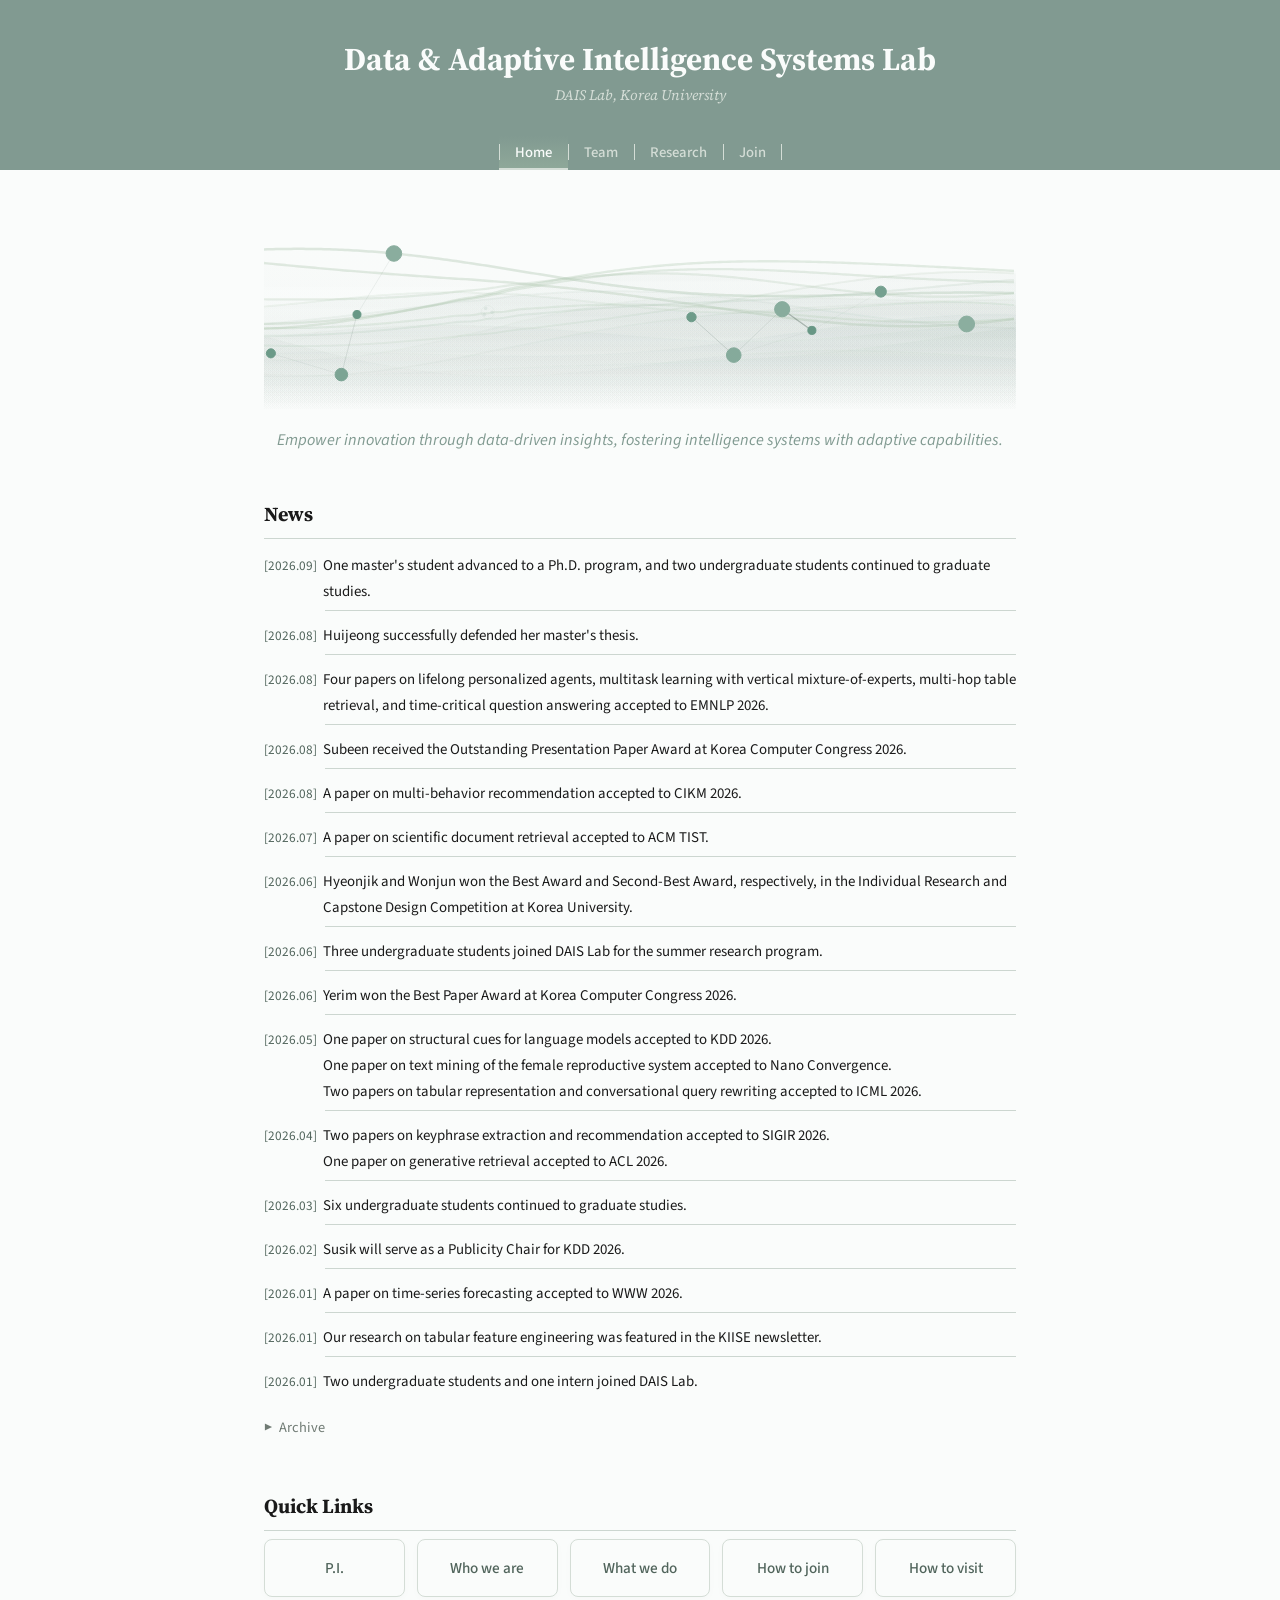
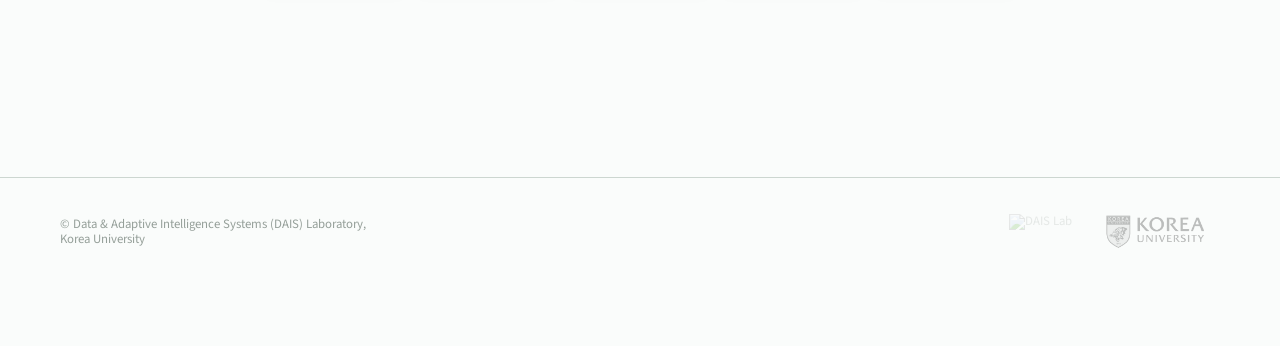
==== index.html @ 298bb16f "Update research, publications, news, and team" ====
<!doctype html>
<html lang="en">

<head>
  <meta charset="utf-8" />
  <meta name="viewport" content="width=device-width, initial-scale=1" />
  <link rel="icon" href="/images/svg/rounded_square_logo.svg" type="image/svg+xml">
  <title>DAIS Lab — Korea University</title>
  <meta name="description" content="Data &amp; Adaptive Intelligence Systems Laboratory, Korea University" />
  <link rel="stylesheet" href="/styles.css">
  <!-- Google tag (gtag.js) -->
  <script async src="https://www.googletagmanager.com/gtag/js?id=G-4RPQRSZPRB"></script>
  <script>
    window.dataLayer = window.dataLayer || [];
    function gtag() { dataLayer.push(arguments); }
    gtag('js', new Date());

    gtag('config', 'G-4RPQRSZPRB');
  </script>
</head>

<body>

  <main>
    <!-- <header class="site-header">
      <h1>Data &amp; Adaptive Intelligence Systems Lab</h1>
      <p class="subtitle">DAIS Lab, Korea University </p>

      <nav>
        <a href="/" class="active">Home</a>
        <a href="/team/">Team</a>
        <a href="/research/">Research</a>
        <a href="/join/">Join</a>
      </nav>
    </header> -->

    <header class="site-header">
      <h1>Data &amp; Adaptive Intelligence Systems Lab</h1>
      <p class="subtitle">DAIS Lab, Korea University </p>

      <nav>
        <a href="/" class="active">Home</a>
        <a href="/team/">Team</a>
        <a href="/research/">Research</a>
        <a href="/join/">Join</a>
      </nav>
    </header>

    <div class="wave-hero">
      <canvas id="waveCanvas"></canvas>
    </div>
    <script>
      (function () {
        var canvas = document.getElementById('waveCanvas');
        var ctx = canvas.getContext('2d');

        function cssVar(name) {
          return getComputedStyle(document.documentElement).getPropertyValue(name).trim();
        }

        function hexToRgb(hex) {
          hex = hex.replace('#', '');
          if (hex.length === 3) {
            hex = hex.split('').map(function (c) { return c + c; }).join('');
          }
          var n = parseInt(hex, 16);
          return [(n >> 16) & 255, (n >> 8) & 255, n & 255];
        }

        function loadWaveColors() {
          return {
            accent: hexToRgb(cssVar('--accent')),
            accentLight: hexToRgb(cssVar('--accent-light')),
            accentVivid: hexToRgb(cssVar('--accent-vivid')),
            mutedLight: hexToRgb(cssVar('--muted-light')),
            accentPale: hexToRgb(cssVar('--accent-pale')),
            accentDark: hexToRgb(cssVar('--accent-dark')),
            highlight: hexToRgb(cssVar('--highlight')),
            highlightDark: hexToRgb(cssVar('--highlight-dark'))
          };
        }

        function rgba(rgb, alpha) {
          return 'rgba(' + rgb[0] + ',' + rgb[1] + ',' + rgb[2] + ',' + alpha + ')';
        }

        function mixRgb(a, b, t) {
          return [
            Math.round(a[0] + (b[0] - a[0]) * t),
            Math.round(a[1] + (b[1] - a[1]) * t),
            Math.round(a[2] + (b[2] - a[2]) * t)
          ];
        }

        function nodeColor(colorMix) {
          return mixRgb(waveColors.accentPale, waveColors.accentVivid, colorMix);
        }

        function nodeColorHighlight(colorMix) {
          return mixRgb(waveColors.accentPale, waveColors.accentVivid, colorMix);
        }

        function sizeToColorMix(size) {
          var minSize = 3;
          var maxSize = 16;
          var t = (size - minSize) / (maxSize - minSize);
          t = Math.max(0, Math.min(1, t));
          return 1 - t;
        }

        var waveColors = loadWaveColors();
        var NUM = 16;
        var lines = [];
        var particles = [];
        var ripples = [];
        var nextParticleId = 0;

        function resize() {
          canvas.width = canvas.parentElement.clientWidth;
          canvas.height = 200;
          init();
        }

        // Get wave Y at a given x for a given line
        function waveY(l, x, time) {
          return l.y
            + Math.sin(x * l.freq1 + time * l.speed1 + l.phase1) * l.amp1
            + Math.sin(x * l.freq2 + time * l.speed2 + l.phase2) * l.amp2
            + Math.sin(x * l.freq3 + time * l.speed3 + l.phase3) * l.amp3;
        }

        function init() {
          lines = [];
          for (var i = 0; i < NUM; i++) {
            var tt = i / (NUM - 1);
            lines.push({
              y: 70 + tt * 70,
              amp1: 12 + Math.random() * 18,
              amp2: 8 + Math.random() * 12,
              amp3: 4 + Math.random() * 6,
              freq1: 0.003 + Math.random() * 0.001,
              freq2: 0.005 + Math.random() * 0.002,
              freq3: 0.009 + Math.random() * 0.003,
              speed1: 0.25 + Math.random() * 0.2,
              speed2: 0.1 + Math.random() * 0.15,
              speed3: 0.05 + Math.random() * 0.1,
              phase1: Math.random() * Math.PI * 2,
              phase2: Math.random() * Math.PI * 2,
              phase3: Math.random() * Math.PI * 2,
              thick: 2.5 - tt * 1.1,
              alpha: 0.35 - tt * 0.4
            });
          }
          // Create particles on random lines
          particles = [];
          var shapes = ['circle', 'rect', 'triangle'];
          for (var p = 0; p < 10; p++) {
            spawnParticle();
          }
        }

        function randomNodeSize() {
          var r = Math.random();
          if (r < 0.2) {
            return 11 + Math.random() * 1;       
          }
          if (r < 0.3) {
            return 8 + Math.random() * 3;       
          }
          if (r < 0.6) {
            return 4 + Math.random() * 1;    
          }
          if (r < 0.7) {
            return 5 + Math.random() * 2;    
          }
          return 7 + Math.random() * 1;          
        }

        function spawnParticle(startX) {
          var li = Math.floor(Math.random() * NUM);
          var size = randomNodeSize();
          particles.push({
            id: nextParticleId++,
            lineIdx: li,
            x: startX != null ? startX : Math.random() * canvas.width,
            speed: 0.15 + Math.random() * 0.3,
            shape: 'circle',
            size: size,
            colorMix: sizeToColorMix(size),
            bobPhase: Math.random() * Math.PI * 2,
            bobAmp: 0, // no bobbing, stay on line
            dying: false,
            deathTime: 0,
            deathX: 0, deathY: 0
          });
        }

        var t = 0;
        var mouseX = -1, mouseY = -1, mouseIn = false;
        var bursts = [];
        var activeConnections = {};

        function actualBurst(p) {
          if (p.dying) return;
          p.dying = true;
          var py = waveY(lines[p.lineIdx], p.x, t);
          py += rippleDisplace(p.x, py);
          p.deathTime = t;
          p.deathX = p.x;
          p.deathY = py;

          ripples.push({ x: p.x, y: py, radius: 0, maxRadius: 180, alpha: 0.35, speed: 1.0 });

          for (var f = 0; f < 4; f++) {
            var angle = Math.PI * 2 * f / 4 + Math.random() * 0.5;
            bursts.push({
              x: p.x, y: py,
              vx: Math.cos(angle) * 0.5,
              vy: Math.sin(angle) * 0.5,
              size: Math.max(1.8, p.size * 0.35),
              colorMix: p.colorMix,
              alpha: 0.55,
              life: 1
            });
          }
        }

        function clearMouse() {
          mouseIn = false;
        }

        function updateMouse(e) {
          var r = canvas.getBoundingClientRect();
          // Map from CSS pixels to the canvas's internal coordinate space so
          // hover hit-testing lines up with where nodes are actually drawn.
          var scaleX = r.width ? canvas.width / r.width : 1;
          var scaleY = r.height ? canvas.height / r.height : 1;
          mouseX = (e.clientX - r.left) * scaleX;
          mouseY = (e.clientY - r.top) * scaleY;
          mouseIn = true;
        }

        function checkHoverBurst() {
          if (!mouseIn) return false;
          var bestPoint = null;
          var bestDistSq = Infinity;
          for (var i = 0; i < particles.length; i++) {
            var p = particles[i];
            if (p.dying) continue;
            var l = lines[p.lineIdx];
            var wy = waveY(l, p.x, t);
            var py = wy + rippleDisplace(p.x, wy);
            var dx = p.x - mouseX, dy = py - mouseY;
            var distSq = dx * dx + dy * dy;
            var hitRadius = Math.max(12, p.size + 9);
            if (distSq < hitRadius * hitRadius && distSq < bestDistSq) {
              bestDistSq = distSq;
              bestPoint = p;
            }
          }
          if (bestPoint) {
            actualBurst(bestPoint);
            return true;
          }
          return false;
        }

        // Mouse hover over particles to burst + ripple
        canvas.addEventListener('mouseleave', clearMouse);
        canvas.addEventListener('mousemove', function (e) {
          updateMouse(e);
          // Burst immediately on mouse movement for classic behavior.
          checkHoverBurst();
        });

        // Ripple distortion — gentle and smooth
        function rippleDisplace(x, y) {
          var total = 0;
          for (var i = 0; i < ripples.length; i++) {
            var rp = ripples[i];
            var dx = x - rp.x, dy = y - rp.y;
            var dist = Math.sqrt(dx * dx + dy * dy);
            var ring = Math.abs(dist - rp.radius);
            if (ring < 60) {
              var fade = (1 - ring / 60);
              var wave = Math.sin(ring * 0.15) * rp.alpha * fade * fade * 8;
              total += wave;
            }
          }
          return total;
        }

        function sampleWaveY(l, x) {
          var baseY = waveY(l, x, t);
          return baseY + rippleDisplace(x, baseY);
        }

        function sampleFillY(l, x) {
          // Keep fills static so burst ripples only affect wave lines.
          return waveY(l, x, t);
        }

        function drawWaveFills() {
          for (var i = 0; i < lines.length; i++) {
            var l = lines[i];
            var tt = i / (lines.length - 1);
            var minY = canvas.height;

            ctx.beginPath();
            var y0 = sampleFillY(l, 0);
            minY = y0;
            ctx.moveTo(0, y0);

            for (var x = 4; x <= canvas.width; x += 4) {
              var y = sampleFillY(l, x);
              if (y < minY) minY = y;
              ctx.lineTo(x, y);
            }

            ctx.lineTo(canvas.width, canvas.height);
            ctx.lineTo(0, canvas.height);
            ctx.closePath();

            var grad = ctx.createLinearGradient(0, minY, 0, canvas.height);
            var layerStrength = 0.1 + tt * 0.8;
            grad.addColorStop(0, rgba(waveColors.accent, 0.07 * layerStrength));
            grad.addColorStop(1, rgba(waveColors.accent, 0.0 * layerStrength));

            ctx.fillStyle = grad;
            ctx.fill();
          }
        }

        function drawParticle(p) {
          if (p.dying) return false; // don't draw dying particles
          var l = lines[p.lineIdx];
          var py = waveY(l, p.x, t);
          py += rippleDisplace(p.x, py);
          var s = p.size;
          var rgb = (p.size < 7) ? nodeColorHighlight(p.colorMix) : nodeColor(p.colorMix);
          ctx.fillStyle = rgba(rgb, 1);
          ctx.strokeStyle = rgba(rgb, 1);
          ctx.lineWidth = 1;
          ctx.beginPath();
          ctx.arc(p.x, py, s, 0, Math.PI * 2);
          ctx.fill();
          ctx.stroke();
          return true;
        }

        function drawBursts() {
          for (var i = bursts.length - 1; i >= 0; i--) {
            var b = bursts[i];
            b.x += b.vx;
            b.y += b.vy;
            b.vx *= 0.98; b.vy *= 0.98; // slow down gradually
            b.life -= 0.015;
            if (b.life <= 0) { bursts.splice(i, 1); continue; }
            var a = b.alpha * b.life * b.life; // quadratic fade for smoothness
            var burstMix = b.colorMix != null ? b.colorMix : 0.45;
            ctx.fillStyle = rgba(nodeColor(burstMix), a);
            ctx.beginPath();
            ctx.arc(b.x, b.y, b.size * (0.5 + b.life * 0.5), 0, Math.PI * 2);
            ctx.fill();
          }
        }

        function drawRippleRings() {
          for (var i = 0; i < ripples.length; i++) {
            var rp = ripples[i];
            var progress = rp.radius / rp.maxRadius;
            var fade = rp.alpha * (1 - progress) * (1 - progress);
            ctx.beginPath();
            ctx.arc(rp.x, rp.y, rp.radius, 0, Math.PI * 2);
            ctx.strokeStyle = rgba(waveColors.accentLight, fade);
            ctx.lineWidth = 1;
            ctx.stroke();
          }
        }

        function draw() {
          ctx.clearRect(0, 0, canvas.width, canvas.height);
          t += 0.01;

          // Update ripples — slow, gentle expansion
          for (var i = ripples.length - 1; i >= 0; i--) {
            ripples[i].radius += ripples[i].speed;
            ripples[i].alpha *= 0.995;
            if (ripples[i].radius > ripples[i].maxRadius || ripples[i].alpha < 0.01) {
              ripples.splice(i, 1);
            }
          }

          // Gradient fill under wave lines (before strokes)
          drawWaveFills();

          // Draw wave lines
          for (var i = 0; i < lines.length; i++) {
            var l = lines[i];
            ctx.beginPath();
            ctx.strokeStyle = rgba(waveColors.accentLight, Math.max(l.alpha, 0.04));
            ctx.lineWidth = Math.max(l.thick, 0.3);
            for (var x = 0; x <= canvas.width; x += 3) {
              var y = sampleWaveY(l, x);
              if (x === 0) ctx.moveTo(x, y);
              else ctx.lineTo(x, y);
            }
            ctx.stroke();
          }

          // Draw ripple rings
          drawRippleRings();

          // Update & extract coordinates for particles
          var activePoints = [];
          for (var i = particles.length - 1; i >= 0; i--) {
            var p = particles[i];
            if (p.dying) {
              // Remove after burst, respawn later
              if (t - p.deathTime > 1) {
                particles.splice(i, 1);
                spawnParticle(-20);
              }
              continue;
            }
            p.x += p.speed;
            if (p.x > canvas.width + 20) {
              p.x = -20;
              p.lineIdx = Math.floor(Math.random() * NUM);
              p.id = nextParticleId++; // treat as new particle to safely drop old connection states
            }
            var l = lines[p.lineIdx];
            var wy = waveY(l, p.x, t);
            var py = wy + rippleDisplace(p.x, wy);
            activePoints.push({x: p.x, y: py, p: p});
          }
          // Keep bursting responsive even if the cursor is stationary.
          checkHoverBurst();

          // Draw connections (straight lines between nearby nodes)
          ctx.setLineDash([]); // solid 
          var maxDist = 110; 
          var nextConnections = {};
          
          for (var i = 0; i < activePoints.length; i++) {
            for (var j = i + 1; j < activePoints.length; j++) {
              var p1 = activePoints[i];
              var p2 = activePoints[j];
              var dx = p1.x - p2.x;
              var dy = p1.y - p2.y;
              var dist = Math.sqrt(dx * dx + dy * dy);
              
              var minId = Math.min(p1.p.id, p2.p.id);
              var maxId = Math.max(p1.p.id, p2.p.id);
              var key = minId + "_" + maxId;

              if (dist < maxDist) {
                nextConnections[key] = true;

                var closeness = 1 - dist / maxDist;
                var a = Math.min(1.0, closeness * closeness * 0.9);
                ctx.lineWidth = Math.max(0.6, 0.6 + closeness * closeness * 1.4);
                ctx.strokeStyle = rgba(waveColors.accentDark, a);
                ctx.beginPath();
                ctx.moveTo(p1.x, p1.y);
                ctx.lineTo(p2.x, p2.y);
                ctx.stroke();
              } else {
                if (activeConnections[key]) {
                  // The connection just broke due to distance!
                  var mx = (p1.x + p2.x) / 2;
                  var my = (p1.y + p2.y) / 2;
                  
                  // Burst fragments at the breaking midpoint
                  for (var f = 0; f < 3; f++) {
                    var angle = Math.PI * 2 * f / 3 + Math.random() * 0.5;
                    bursts.push({
                      x: mx, y: my,
                      vx: Math.cos(angle) * 0.4,
                      vy: Math.sin(angle) * 0.4,
                      size: 2.0,
                      colorMix: 0.45,
                      alpha: 0.3,
                      life: 1
                    });
                  }
                  // Soft breaking ripple
                  ripples.push({ x: mx, y: my, radius: 0, maxRadius: 40, alpha: 0.15, speed: 0.6 });
                }
              }
            }
          }
          activeConnections = nextConnections;
          ctx.setLineDash([]); // Reset to solid lines so particles aren't drawn dotted

          // Draw nodes (particles)
          for (var i = 0; i < activePoints.length; i++) {
            var pt = activePoints[i];
            var s = pt.p.size;
            var rgb = (pt.p.size < 7) ? nodeColorHighlight(pt.p.colorMix) : nodeColor(pt.p.colorMix);
            ctx.fillStyle = rgba(rgb, 1);
            ctx.strokeStyle = rgba(rgb, 1);
            ctx.lineWidth = 1;
            ctx.beginPath();
            ctx.arc(pt.x, pt.y, s, 0, Math.PI * 2);
            ctx.fill();
            ctx.stroke();
          }

          // Draw burst fragments on top so break effects remain visible.
          drawBursts();

          requestAnimationFrame(draw);
        }

        resize();
        window.addEventListener('resize', resize);
        window.addEventListener('load', function () {
          waveColors = loadWaveColors();
        });
        draw();
      })();
    </script>

    <div class="mission">
      Empower innovation through data-driven insights, fostering intelligence systems with adaptive capabilities.
    </div>

    <h2>News</h2>
    <ul class="news-list">
      <li><span class="date">[2026.09]</span> One master's student advanced to a Ph.D. program, and two undergraduate
        students continued to graduate studies.</li>
      <li><span class="date">[2026.08]</span> Huijeong successfully defended her master's thesis.</li>
      <li><span class="date">[2026.08]</span> Four papers on lifelong personalized agents, multitask learning with vertical mixture-of-experts, multi-hop table retrieval, and time-critical question answering accepted to EMNLP 2026.</li>
      <li><span class="date">[2026.08]</span> Subeen received the Outstanding Presentation Paper Award at Korea
        Computer Congress 2026.</li>
      <li><span class="date">[2026.08]</span> A paper on multi-behavior recommendation accepted to CIKM 2026.</li>
      <li><span class="date">[2026.07]</span> A paper on scientific document retrieval accepted to ACM TIST.</li>
      <li><span class="date">[2026.06]</span> Hyeonjik and Wonjun won the Best Award and Second-Best Award,
        respectively, in the Individual Research and Capstone Design Competition at Korea University.</li>
      <li><span class="date">[2026.06]</span> Three undergraduate students joined DAIS Lab for the summer research
        program.</li>
      <li><span class="date">[2026.06]</span> Yerim won the Best Paper Award at Korea Computer Congress 2026.</li>
      <li><span class="date">[2026.05]</span> One paper on structural cues for language models accepted to KDD 2026.<br>
        One paper on text mining of the female reproductive system accepted to Nano Convergence.<br>
        Two papers on tabular representation and conversational query rewriting accepted to ICML 2026.</li>
      <li><span class="date">[2026.04]</span> Two papers on keyphrase extraction and recommendation accepted to SIGIR 2026.<br>
        One paper on generative retrieval accepted to ACL 2026.</li>
      <li><span class="date">[2026.03]</span> Six undergraduate students continued to graduate studies.</li>
      <li><span class="date">[2026.02]</span> Susik will serve as a Publicity Chair for KDD 2026.</li>
      <li><span class="date">[2026.01]</span> A paper on time-series forecasting accepted to WWW 2026.</li>
      <li><span class="date">[2026.01]</span> Our research on tabular feature engineering was featured in the KIISE
        newsletter.</li>
      <li><span class="date">[2026.01]</span> Two undergraduate students and one intern joined DAIS Lab.</li>
    </ul>

    <details class="archive-toggle">
      <summary>Archive</summary>

      <details class="archive-year" open>
        <summary>2025</summary>
        <ul class="news-list">
          <li><span class="date">[2025.12]</span> Susik gave a talk at Korea Software Congress 2025</li>
          <li><span class="date">[2025.11]</span> A paper on continual retrieval accepted to KDD 2026.<br>
            A paper on community search accepted to SIGMOD 2026.<br>
            A paper on heterogeneous networks accepted to WSDM 2026.</li>
          <li><span class="date">[2025.11]</span> Susik received the outstanding lecture award (Data Science) from Korea
            University</li>
          <li><span class="date">[2025.10]</span> Susik gave a talk at LG Electronics</li>
          <li><span class="date">[2025.10]</span> DAIS Lab won the second prize in the poster presentation at AI Tech
            Day at Korea University</li>
          <li><span class="date">[2025.09]</span> A paper on traffic forecasting accepted to KBS 2025</li>
          <li><span class="date">[2025.09]</span> One undergraduate student continued to graduate studies </li>
          <li><span class="date">[2025.08]</span> A paper on multi-level evaluation for feature engineering with LLM
            accepted to EMNLP 2025</li>
          <li><span class="date">[2025.08]</span> Woojun won the Master's Research Fellowship from the National Research
            Foundation of Korea</li>
          <li><span class="date">[2025.08]</span> Susik gave talks at Samsung Display and VAIV Company</li>
          <li><span class="date">[2025.07]</span> Three undergraduate students joined DAIS Lab</li>
          <li><span class="date">[2025.06]</span> Yoonhwan and Hyunwoong won the best paper award at Korea Computer
            Congress 2025 (with UNIST)</li>
          <li><span class="date">[2025.06]</span> Susik gave a talk at LG Electronics</li>
          <li><span class="date">[2025.05]</span> A paper on the networked time series accepted to KDD 2025</li>
          <li><span class="date">[2025.04]</span> A paper on the tabular embedding accepted to SIGIR 2025</li>
          <li><span class="date">[2025.03]</span> Six undergraduate students continued to graduate studies.</li>
          <li><span class="date">[2025.02]</span> Susik will serve as an Area Chair for KDD 2025 Applied Data Science
            Track</li>
          <li><span class="date">[2025.01]</span> Four undergraduate students joined DAIS Lab</li>
        </ul>
      </details>

      <details class="archive-year">
        <summary>2024</summary>
        <ul class="news-list">
          <li><span class="date">[2024.12]</span> Woojun won the runner-up award in the Capstone Design Competition at
            Korea University</li>
          <li><span class="date">[2024.12]</span> Susik received the Seoktop lecture award (Data Science) from Korea
            University</li>
          <li><span class="date">[2024.11]</span> Susik gave a talk at Chung-Ang University</li>
          <li><span class="date">[2024.10]</span> Susik gave talks at AI Tech Day at Korea University and Kongju
            National University</li>
          <li><span class="date">[2024.10]</span> A paper on continual coreness prediction (with UNIST) received the
            best paper award (silver prize) at KDBC 2024</li>
          <li><span class="date">[2024.09]</span> A paper on time series segmentation accepted to NeurIPS 2024</li>
          <li><span class="date">[2024.07]</span> Twelve undergraduate students, one researcher, and one master student
            joined DAIS Lab</li>
          <li><span class="date">[2024.07]</span> A paper on the clique problem accepted to CIKM 2024</li>
          <li><span class="date">[2024.06]</span> Susik gave a talk at CHA Medical School and Korea Computer Congress
            2024</li>
          <li><span class="date">[2024.06]</span> We presented two undergraduate poster papers (with one best paper
            award) at Korea Computer Congress 2024</li>
          <li><span class="date">[2024.05]</span> A paper on online concept drift detection accepted to KDD 2024</li>
          <li><span class="date">[2024.05]</span> Susik had an interview with the ICT Creative Consilience Program at
            Korea University</li>
          <li><span class="date">[2024.05]</span> A paper on adaptive prompt tuning for continual learning accepted to
            ICML 2024</li>
          <li><span class="date">[2024.04]</span> Two undergraduate students joined DAIS Lab </li>
          <li><span class="date">[2024.03]</span> DAIS Lab at Korea University opened</li>
        </ul>
      </details>

    </details>

    <h2>Quick Links</h2>
    <ul class="quick-links">
      <li><a href="/pi/">P.I.</a></li>
      <li><a href="/team/">Who we are</a></li>
      <li><a href="/research/">What we do</a></li>
      <li><a href="/join/">How to join</a></li>
      <li><a href="https://maps.app.goo.gl/DyVT8mzZ293u5sS76" target="_blank">How to visit</a></li>
    </ul>
  </main>

  <footer>
    © Data &amp; Adaptive Intelligence Systems (DAIS) Laboratory,<br> Korea University
    <div class="footer-logo-container">
      <img src="/images/logo/grey@2x.png" alt="DAIS Lab" class="footer-logo">
      <img src="/images/logo/ku_grey.png" alt="Korea University" class="footer-school-logo">
    </div>
  </footer>

</body>

</html>
---- styles.css ----
/* ===== DAIS Lab — Shared Stylesheet ===== */
/* Palette: https://colorhunt.co/palette/819a91a7c1a8d1d8beeeefe0 */
@import url('https://fonts.googleapis.com/css2?family=Source+Sans+3:wght@300;400;500;600;700&family=Source+Serif+4:wght@400;500;600;700&display=swap');

/* :root {
    --bg: #FAFCFB;
    --text: #1a1a1a;
    --muted: #666666;
    --accent: #819A91;
    --accent-light: #A7C1A8;
    --accent-dark: #617A71;
    --accent-pale: #d4ddd6;
    --border: #d0d0d0;
} */

:root {
    /* Core surfaces */
    --bg: #fafcfb;
    --bg-2: #e9f0ef;
    --surface: #F3F7F4;
    --surface-hover: #EDF3EF;

    /* Typography */
    --text: #1A1A1A;
    --text-secondary: #464f4a;
    --muted: #707B74;
    --muted-light: #959f99;

    /* Primary brand */
    --accent: #819A91;
    --accent-vivid: #5e917e;
    --accent-light: #A7C1A8;
    --accent-dark: #50645b;
    --accent-pale: #D4DDD6;

    /* Borders */
    --border: #CCD6D0;
    --border-strong: #B8C5BE;

    /* States */
    --success: #6F9A76;
    --warning: #C9A66B;
    --error: #B87474;

    /* Optional highlight */
    /* --highlight: #d2a99b;
    --highlight-dark: #c2afa9; */

    --highlight: #dac88e;
    --highlight-dark: #eae9e8;
}

* {
    box-sizing: border-box;
}

html,
body {
    overflow-x: clip;
    width: 100%;
}

@supports not (overflow-x: clip) {
    html,
    body {
        overflow-x: hidden;
    }
}

body {
    min-height: 100vh;
    display: flex;
    flex-direction: column;
    margin: 0;
    font-family: "Source Sans 3", "Helvetica Neue", Helvetica, Arial, sans-serif;
    background: var(--bg);
    color: var(--text);
    line-height: 1.75;
    font-size: 16px;
}

.site-header {
    background: var(--accent);
    margin: -42px -24px 42px;
    padding: 42px 24px 0;
    /* border-bottom: 1px solid color-mix(in srgb, var(--accent-light) 50%, transparent); */
}

@media (min-width: 801px) {
    .site-header {
        margin-left: calc((800px - 100vw) / 2 - 24px);
        margin-right: calc((800px - 100vw) / 2 - 24px);
        padding-left: calc((100vw - 800px) / 2 + 24px);
        padding-right: calc((100vw - 800px) / 2 + 24px);
    }
}

.site-header nav {
    background: transparent;
    margin-bottom: 0;
}

/* ---- Navigation (Plain White, Text) ---- */

nav {
    background: var(--bg);
    padding: 24 0px;
    margin: 28px 0 42px 0;
    display: flex;
    justify-content: center;
    align-items: center;
    gap: 0px;
}

nav a {
    color: var(--accent-pale);
    text-decoration: none;

    position: relative;
    border-left: none;
    border-right: none;
    border-top: none;

    font-size: 0.92rem;
    font-weight: 500;
    padding: 4px 16px 2px;
    border-bottom: 2px solid transparent;
    display: inline-block;
    transition: background 0.3s ease, border-bottom-color 0.3s ease, color 0.3s ease;
}

nav a::before {
    content: "";
    position: absolute;
    left: 0;
    top: 25%;
    bottom: 25%;
    width: 1px;
    background: var(--accent-pale);
}

nav a:last-child::after {
    content: "";
    position: absolute;
    right: 0;
    top: 25%;
    bottom: 25%;
    width: 1px;
    background: var(--accent-pale);
}

nav a:hover {
    color: var(--bg-2);
    text-decoration: none;
}

nav a.active {
    background: linear-gradient(
        180deg,
        transparent,
        color-mix(in srgb, var(--accent-light) 35%, transparent)
    );
    border-bottom-color: var(--accent-pale);
    border-bottom-width: 2px;
    color: var(--bg);
}

/* ------------------------------ */

/* ---- Navigation (In Bright Color) ---- */

/* nav {
    background: var(--surface);
    border: 2px solid var(--accent-light);
    border-radius: 30px;
    padding: 8px 20px;
    margin: 24px auto 42px;
    display: flex;
    justify-content: flex-start;
    align-items: center;
    gap: 8px;
    width: fit-content;
    box-shadow: 0 4px 14px rgba(129, 154, 145, 0.25);
}

nav a {
    color: var(--accent-dark);
    text-decoration: none;

    font-size: 0.92rem;
    font-weight: 550;
    padding: 4px 6px 2px;
    border-bottom: 2px solid transparent;
    display: inline-block;
    transition: color 0.3s ease, border-bottom-color 0.3s ease;
}

nav a:hover {
    color: var(--accent);
    text-decoration: none;
}

nav a.active {
    color: var(--accent-vivid);
    font-weight: 600;
    text-decoration: underline;
} */

/* ------------------------------ */


/* ---- Layout ---- */
@keyframes fadeInSlideUp {
    from {
        opacity: 0;
        transform: translateY(15px);
    }

    to {
        opacity: 1;
        transform: translateY(0);
    }
}

main {
    max-width: 800px;
    margin: 0 auto;
    padding: 42px 24px 96px;
    flex: 1;
    /* animation: fadeInSlideUp 0.6s ease-out forwards; */
}

/* ---- Typography ---- */
h1,
h2 {
    font-family: "Source Serif 4", Georgia, serif;
}

h1 {
    text-align: center;
    font-size: 2rem;
    font-weight: bold;
    margin: 0 0 4px;
    line-height: 1.1;
    color: var(--bg);
}

.subtitle {
    text-align: center;
    color: var(--accent-pale);
    font-family: "Source Serif 4", Georgia, serif;
    font-size: 0.9rem;
    font-style: italic;
    margin: 6px 0 12px;
}

.announcement {
    margin: 16px 0 24px;
    padding: 12px 16px;
    border: 1px solid var(--accent-light);
    background: rgba(167, 193, 168, 0.12);
    border-radius: 6px;
    font-size: 0.95rem;
    color: var(--text);
    display: flex;
    align-items: center;
    gap: 10px;
    text-decoration: none;
    transition: background 0.15s, border-color 0.15s;
}

a.announcement:hover {
    background: rgba(167, 193, 168, 0.22);
    border-color: var(--accent);
    text-decoration: none;
}

.announcement-tag {
    background: var(--accent);
    color: #fff;
    font-size: 0.72rem;
    font-weight: bold;
    padding: 2px 8px;
    border-radius: 3px;
    flex-shrink: 0;
    letter-spacing: 0.02em;
}

.culture-row {
    margin: 4px 0 8px;
}

.culture-row::after {
    content: "";
    display: block;
    clear: both;
}

.culture-row > p {
    margin: 0;
}

.culture-row .lab-photo {
    float: right;
    width: 34%;
    margin: 4px 0 -12px 24px;
}

.culture-row .lab-photo figcaption {
    margin-top: 2px;
    margin-bottom: 0;
    line-height: 1.2;
}

.lab-photo img {
    display: block;
    width: 100%;
    height: auto;
    border-radius: 8px;
    box-shadow: 0 4px 16px rgba(0, 0, 0, 0.08);
}

.lab-photo figcaption {
    text-align: center;
    font-size: 0.82rem;
    color: var(--muted);
    font-style: italic;
    margin-top: 8px;
}

@media (max-width: 640px) {
    .culture-row .lab-photo {
        float: none;
        width: 100%;
        margin: 16px 0;
    }
}

footer .footer-logo {
    height: 36px;
    width: auto;
    opacity: 0.2;
    flex-shrink: 0;
}

h2 {
    font-size: 1.25rem;
    font-weight: bold;
    margin: 42px 0 8px;
    border-bottom: 1px solid var(--border);
    padding-bottom: 6px;
}

h3 {
    font-size: 1rem;
    font-weight: bold;
    margin: 24px 0 8px;
    color: var(--accent-dark);
}

h4 {
    font-size: 0.93rem;
    font-weight: 600;
    margin: 12px 0 4px;
    color: var(--accent-dark);
}

p {
    margin: 0 0 16px;
}

a {
    color: var(--accent-dark);
    text-decoration: none;
}

a:hover {
    text-decoration: underline;
}

/* ---- Mission / Highlight box ---- */
.highlight-box {
    margin: 20px 0 0;
    padding: 16px 20px;
    border-left: 3px solid var(--accent);
    background: rgba(167, 193, 168, 0.15);
    font-style: italic;
    color: #333;
}

.mission {
    color: var(--accent);
    font-style: italic;
    margin: 14px auto 20px;
    font-size: 1.02rem;
    text-align: center;
}

/* ---- News list ---- */
.news-list {
    list-style: none;
    padding: 0;
    margin: 0;
}

.news-list li {
    display: flex;
    align-items: baseline;
    padding: 6px 0;
    font-size: 0.93rem;
    position: relative;
}

.news-list li:has(.date)::after {
    content: "";
    display: block;
    position: absolute;
    bottom: 0;
    left: 4.1em;
    right: 0;
    border-bottom: 1px solid var(--border);
}

.news-list li:not(:has(.date)) {
    border-bottom: 1px solid var(--border);
}

.news-list li:last-child {
    border-bottom: none;
}

.news-list li:last-child::after {
    display: none;
}

.date {
    color: var(--accent-dark);

    font-size: 0.83rem;
    margin-right: 6px;
    flex-shrink: 0;
}

/* ---- PI block ---- */
.pi-block {
    display: flex;
    gap: 28px;
    align-items: flex-start;
    margin-top: 16px;
    flex-wrap: wrap;
}

.pi-block img {
    width: 160px;
    height: 200px;
    object-fit: cover;
    object-position: top;
    border-radius: 4px;
    flex-shrink: 0;
}

.pi-info .name {
    font-size: 1.15rem;
    font-weight: bold;
    margin-bottom: 4px;
}

.pi-info .role {
    color: var(--muted);
    margin: 0 0 8px;
    font-style: italic;
}

.pi-info p {
    margin: 0 0 4px;
    font-size: 0.9rem;
}

/* ---- Member grid ---- */
.member-grid {
    display: grid;
    grid-template-columns: repeat(auto-fill, minmax(160px, 1fr));
    gap: 14px;
    margin-top: 32px;
}

.member-card {
    padding: 14px 14px 7px;
    border: 1px solid transparent;
    border-radius: 8px;
    font-size: 0.88rem;
    background: #fff;
    box-shadow: 0 4px 12px rgba(0, 0, 0, 0.05);
    transition: transform 0.3s ease, box-shadow 0.3s ease;
}

.member-card:hover {
    transform: translateY(-2px);
    box-shadow: 0 8px 16px var(--accent-pale);
}

.member-card img {
    width: 100%;
    aspect-ratio: 1;
    object-fit: cover;
    object-position: top;
    background: #fff;
    border-radius: 4px;
    margin-bottom: 8px;
    display: block;
}

.member-photo-placeholder {
    width: 100%;
    aspect-ratio: 1;
    background: var(--surface);
    border: 1px dashed var(--border);
    border-radius: 4px;
    margin-bottom: 8px;
}

.member-photo-frame {
    aspect-ratio: 1;
    background: #fff;
    border-radius: 4px;
    margin-bottom: 8px;
    overflow: hidden;
}

.member-photo-frame img {
    margin-bottom: 0;
}

.member-card img[src*="hyunwoong_lim"] {
    object-fit: contain;
}

.member-card img[src*="myeongchun_kim"] {
    object-position: center 40%;
}

.member-card img[src*="seungwon_shin"],
.member-card img[src*="changwoo_jeon"],
.member-card img[src*="minhyeong_lee"] {
    object-fit: contain;
}

.member-card img[src*="minhyeong_lee"] {
    transform: scale(1.08);
    transform-origin: center top;
}

.member-card .name {
    font-weight: bold;
    color: var(--text);
    line-height: 2.0;
}

.member-card .name a {
    text-decoration: underline;
}

.member-card .role {
    color: var(--muted);
    font-size: 0.82rem;
    line-height: 1.0;
}

.member-card .email {
    margin-top: 10px;
    display: flex;
    gap: 4px;
}

/* ---- Research grid ---- */
.research-grid {
    margin-top: 16px;
}

.research-pillars {
    display: grid;
    grid-template-columns: minmax(0, 1fr) 24px minmax(0, 1fr);
    grid-template-rows: auto 24px auto;
}

.research-card--evolving {
    grid-column: 1;
    grid-row: 1;
}

.research-card--unstructured {
    grid-column: 3;
    grid-row: 1;
}

.research-card--foundation {
    grid-column: 1;
    grid-row: 3;
}

.research-card--knowledge {
    grid-column: 3;
    grid-row: 3;
}

.research-pillar-plus {
    align-items: center;
    justify-content: center;
    color: var(--muted);
    font-size: 1rem;
    font-weight: 600;
    line-height: 1;
}

.research-pillar-plus--desktop {
    grid-column: 2;
    grid-row: 2;
    display: flex;
    width: 24px;
    height: 24px;
}

.research-pillar-plus--mobile {
    display: none;
}

@media (max-width: 600px) {
    .research-pillars {
        grid-template-columns: 1fr;
        grid-template-rows: none;
    }

    .research-pillars .research-card {
        grid-column: 1;
        grid-row: auto;
    }

    .research-pillar-plus--desktop {
        display: none;
    }

    .research-pillar-plus--mobile {
        position: relative;
        isolation: isolate;
        display: flex;
        height: 28px;
    }

}
.research-card {
    position: relative;
    overflow: hidden;
    padding: 16px;
    border: 1px solid transparent;
    border-radius: 8px;
    background: #fff;
    box-shadow: 0 4px 12px rgba(0, 0, 0, 0.05);
    transition: transform 0.3s ease, box-shadow 0.3s ease, background 0.3s, border-color 0.3s;
}

.research-card::before {
    content: "";
    position: absolute;
    aspect-ratio: 1;
    height: auto;
    background-repeat: no-repeat;
    background-position: center;
    background-size: contain;
    opacity: 0.4;
    pointer-events: none;
    z-index: 0;
}

.research-card > * {
    position: relative;
    z-index: 1;
}

/* .research-card--evolving::before {
    background-image: url("/images/svg/evolving_data.svg");
    width: clamp(5rem, 50%, 7.5rem);
    left: 50%;
    top: 60%;
    transform: translate(-50%, -60%);
}

.research-card--unstructured::before {
    background-image: url("/images/svg/unstructured_data.svg");
    width: clamp(5rem, 50%, 8rem);
    left: 50%;
    top: 55%;
    transform: translate(-50%, -55%);
}

.research-card--foundation::before {
    background-image: url("/images/svg/foundation_models.svg");
    width: clamp(5rem, 32%, 8rem);
    left: 50%;
    top: 65%;
    transform: translate(-50%, -65%);
}

.research-card--knowledge::before {
    background-image: url("/images/svg/human_curated_knowledge.svg");
    width: clamp(5rem, 28%, 8rem);
    left: 50%;
    top: 65%;
    transform: translate(-50%, -65%);
} */

.research-card--evolving::before {
    background-image: url("/images/svg/evolving_data.svg");
    width: clamp(1.5rem, 15%, 2.6rem);
    right: 4%;
    top: 5%;
    transform: translate(0, 0);
}

.research-card--unstructured::before {
    background-image: url("/images/svg/unstructured_data.svg");
    width: clamp(1.5rem, 20%, 2.9rem);
    right: 4%;
    top: 3%;
    transform: translate(0, 0);
}

.research-card--foundation::before {
    background-image: url("/images/svg/foundation_models.svg");
    width: clamp(1.5rem, 15%, 2.6rem);
    right: 4%;
    top: 5%;
    opacity: 0.5;
    transform: translate(0, 0);
}

.research-card--knowledge::before {
    background-image: url("/images/svg/human_curated_knowledge.svg");
    width: clamp(1.5rem, 15%, 2.5rem);
    right: 4%;
    top: 5%;
    transform: translate(0, 0);
}

.research-card h3 {
    margin: 4px 0 8px;
    font-size: 1.03rem;
    color: var(--accent-dark);
}

.research-card ul {
    margin: 0;
    padding-left: 18px;
    font-size: 0.87rem;
    color: var(--accent-dark);
}

.research-applications {
    position: relative;
    margin-top: 22px;
    padding: 16px 18px 14px;
    border: 1px solid color-mix(in srgb, var(--border) 65%, transparent);
    border-radius: 8px;
    background: transparent;
    cursor: pointer;
    transition: border-color 0.15s ease, background-color 0.15s ease, box-shadow 0.15s ease;
}

.research-applications:hover {
    border-color: color-mix(in srgb, var(--accent) 28%, var(--border));
    background: color-mix(in srgb, var(--accent) 4%, transparent);
    box-shadow: 0 4px 12px rgba(0, 0, 0, 0.035);
}

.research-applications::before {
    content: "";
    position: absolute;
    left: 35%;
    right: 35%;
    top: -12px;
    height: 1px;
    background: color-mix(in srgb, var(--accent) 35%, var(--border));
}

.research-applications::after {
    content: "";
    position: absolute;
    left: 50%;
    top: -12px;
    width: 1px;
    height: 12px;
    background: color-mix(in srgb, var(--accent) 35%, var(--border));
}

.research-applications-disclosure summary {
    position: relative;
    padding: 0 24px;
    color: var(--muted);
    font-size: 1.03rem;
    font-weight: 600;
    text-align: center;
    cursor: pointer;
    list-style: none;
}

.research-applications-disclosure summary::-webkit-details-marker {
    display: none;
}

.research-applications-disclosure summary::after {
    content: "+";
    position: absolute;
    right: 4px;
    color: var(--muted-light);
    font-size: 0.95rem;
    font-weight: 400;
}

.research-applications-disclosure[open] summary::after {
    content: "−";
}

.research-application-domains {
    display: grid;
    grid-template-columns: repeat(3, minmax(0, 1fr));
    gap: 2px 8px;
    max-width: none;
    margin: 12px auto 0;
    padding: 0 8px;
    color: var(--muted);
    font-size: 0.82rem;
    list-style: none;
}

.research-application-domains li {
    padding: 2px;
    white-space: nowrap;
}

.research-application-domains li::before {
    content: "·";
    margin-right: 7px;
    color: var(--muted-light);
}

@media (max-width: 600px) {
    .research-applications::before {
        display: none;
    }

    .research-application-domains {
        grid-template-columns: 1fr;
        padding: 0;
    }
}
/* ---- Publication list ---- */
.pub-list {
    padding: 0 0 0 32px;
    margin: 0;
}

.pub-list li {
    padding: 10px 0 10px 8px;
    border-bottom: 1px solid var(--border);
    font-size: 0.92rem;
}

.pub-list li::marker {

    font-size: 0.82rem;
    color: var(--accent-dark);
    font-weight: bold;
}

.pub-list li:last-child {
    border-bottom: none;
}

#filter-label {
    font-size: 0.85rem;
    font-weight: normal;
    color: var(--accent-dark);
    font-style: italic;
    cursor: pointer;
}

#filter-label:hover {
    text-decoration: none;
}

.pub-authors {
    font-size: 0.82rem;
    color: var(--muted);
    margin-top: 2px;
}

.pub-venue {
    font-size: 0.8rem;
    color: var(--muted);
    margin-top: 2px;
    font-style: italic;
}

.badge-links a {
    position: relative;
    display: inline-flex;
    align-items: center;
    justify-content: center;
    width: 22px;
    height: 22px;
    font-size: 0;
    color: transparent;
    margin-right: 6px;
    margin-top: 3px;
    text-decoration: none;
    border: 1px solid var(--border);
    border-radius: 4px;
    background-repeat: no-repeat;
    background-position: center;
    background-size: 13px;
    vertical-align: middle;
    transition: border-color 0.15s, background-color 0.15s;
}

.badge-links a::after {
    content: "Paper";
    position: absolute;
    bottom: calc(100% + 6px);
    left: 50%;
    transform: translateX(-50%);
    padding: 3px 7px;
    background: #333;
    color: #fff;
    font-size: 0.7rem;
    border-radius: 3px;
    white-space: nowrap;
    opacity: 0;
    pointer-events: none;
    transition: opacity 0.15s;
    z-index: 10;
}

.badge-links a[href*="alphaxiv"]::after { content: "alphaXiv"; }
.badge-links a[href*="github"]::after { content: "Code"; }
.badge-links a[href*="/poster/"]::after { content: "Poster"; }

.badge-links a:hover::after {
    opacity: 1;
}

.badge-links span {
    display: inline-block;
    font-size: 0.75rem;
    color: var(--muted);
    padding: 0;
    margin-right: 8px;
    margin-top: 3px;
    border-bottom: 1px dotted var(--border);
}

.badge-links a:hover {
    border-color: var(--accent-dark);
    background-color: rgba(0, 0, 0, 0.04);
}

/* Default: Paper icon (document) */
.badge-links a {
    background-image: url("data:image/svg+xml;utf8,<svg xmlns='http://www.w3.org/2000/svg' viewBox='0 0 24 24' fill='none' stroke='%23666' stroke-width='2' stroke-linecap='round' stroke-linejoin='round'><path d='M14 2H6a2 2 0 0 0-2 2v16a2 2 0 0 0 2 2h12a2 2 0 0 0 2-2V8z'/><polyline points='14 2 14 8 20 8'/><line x1='16' y1='13' x2='8' y2='13'/><line x1='16' y1='17' x2='8' y2='17'/><line x1='10' y1='9' x2='8' y2='9'/></svg>");
}

/* alphaXiv: official logo */
.badge-links a[href*="alphaxiv"] {
    background-size: 14px;
    background-image: url("data:image/svg+xml;utf8,<svg xmlns='http://www.w3.org/2000/svg' viewBox='0 0 718.41 504.47' fill='%23666'><polygon points='591.15 258.54 718.41 385.73 663.72 440.28 536.57 313.62 591.15 258.54'/><path d='M273.86.3c34.56-2.41,67.66,9.73,92.51,33.54l94.64,94.63-55.11,54.55-96.76-96.55c-16.02-12.7-37.67-12.1-53.19,1.11L54.62,288.82,0,234.23,204.76,29.57C223.12,13.31,249.27,2.02,273.86.3Z'/><path d='M663.79,1.29l54.62,54.58-418.11,417.9c-114.43,95.94-263.57-53.49-167.05-167.52l160.46-160.33,54.62,54.58-157.88,157.77c-33.17,40.32,18.93,91.41,58.66,57.48L663.79,1.29Z'/></svg>");
}

/* Poster icon: pinned poster */
.badge-links a[href*="/poster/"] {
    background-image: url("data:image/svg+xml;utf8,<svg xmlns='http://www.w3.org/2000/svg' viewBox='0 0 24 24' fill='none' stroke='%23666' stroke-width='2' stroke-linecap='round' stroke-linejoin='round'><rect x='5' y='5' width='14' height='16' rx='1'/><line x1='9' y1='10' x2='15' y2='10'/><line x1='9' y1='14' x2='13' y2='14'/><circle cx='12' cy='5' r='2' fill='%23666'/></svg>");
}

/* Code: GitHub mark */
.badge-links a[href*="github"] {
    background-image: url("data:image/svg+xml;utf8,<svg xmlns='http://www.w3.org/2000/svg' viewBox='0 0 24 24' fill='%23666'><path d='M12 .297c-6.63 0-12 5.373-12 12 0 5.303 3.438 9.8 8.205 11.385.6.113.82-.258.82-.577 0-.285-.01-1.04-.015-2.04-3.338.724-4.042-1.61-4.042-1.61C4.422 18.07 3.633 17.7 3.633 17.7c-1.087-.744.084-.729.084-.729 1.205.084 1.838 1.236 1.838 1.236 1.07 1.835 2.809 1.305 3.495.998.108-.776.417-1.305.76-1.605-2.665-.3-5.466-1.332-5.466-5.93 0-1.31.465-2.38 1.235-3.22-.135-.303-.54-1.523.105-3.176 0 0 1.005-.322 3.3 1.23.96-.267 1.98-.399 3-.405 1.02.006 2.04.138 3 .405 2.28-1.552 3.285-1.23 3.285-1.23.645 1.653.24 2.873.12 3.176.765.84 1.23 1.91 1.23 3.22 0 4.61-2.805 5.625-5.475 5.92.42.36.81 1.096.81 2.22 0 1.606-.015 2.896-.015 3.286 0 .315.21.69.825.57C20.565 22.092 24 17.592 24 12.297c0-6.627-5.373-12-12-12'/></svg>");
}

.venue-tag {
    color: var(--muted-light);
    font-size: 0.8rem;
    display: block;
}

/* ---- Topic filter ---- */
.topic-filter {
    cursor: pointer;
    transition: color 0.2s, background 0.2s;
    padding: 2px 4px;
    border-radius: 3px;
    margin: -2px -4px;
}

.topic-filter:hover {
    background: rgba(129, 154, 145, 0.1);
}

.topic-filter.active {
    background: color-mix(in srgb, var(--accent-light) 20%, transparent);
    color: var(--accent-dark);
    border: 1px solid var(--accent);
    font-weight: 570;
}

.research-card h3 {
    cursor: pointer;
}

.research-card.card-active {
    background: color-mix(in srgb, var(--accent-light) 20%, transparent);
    border-color: var(--accent);
    transition: all 0.3s ease;
}

.research-card:hover {
    background: rgba(129, 154, 145, 0.06);
    transform: translateY(-2px);
    box-shadow: 0 8px 16px var(--accent-pale);
    transition: all 0.2s ease;
}

.pub-list li {
    transition: opacity 0.3s ease, max-height 0.3s ease;
}

.pub-list li.pub-hidden {
    opacity: 0;
    max-height: 0;
    padding: 0 0 0 36px;
    margin: 0;
    border: none;
    overflow: hidden;
}

/* ---- Icons ---- */
.email-icon,
.cv-icon,
.homepage-icon {
    color: var(--muted);
    display: inline-block;
    margin-top: 4px;
    transition: color 0.2s;
}

.email-icon:hover,
.cv-icon:hover,
.homepage-icon:hover {
    color: var(--accent-dark);
}

.email-icon svg,
.cv-icon svg,
.homepage-icon svg {
    width: 18px;
    height: 18px;
}

/* ---- Join page extras ---- */
ul {
    padding-left: 20px;
    margin: 8px 0 16px;
}

li {
    margin-bottom: 6px;
    font-size: 0.95rem;
}

/* ---- Footer ---- */
footer {
    margin-top: 60px;
    padding: 20px 60px;
    border-top: 1px solid var(--border);
    display: flex;
    justify-content: space-between;
    align-items: center;
    gap: 12px;
    font-size: 0.8rem;
    line-height: 1.2;
    color: var(--muted-light);
}

.footer-logo-container {
    display: flex;
    align-items: center;
    gap: 20px;
}

.footer-school-logo {
    height: 64px;
    width: auto;
    margin-bottom: 4px;
    opacity: 0.3;
    flex-shrink: 0;
}

/* ---- PI Page ---- */
.pi-page {
    max-width: 800px;
}

.pi-page > h1 {
    color: var(--text);
}

.pi-profile {
    display: flex;
    justify-content: space-between;
    align-items: flex-start;
    gap: 32px;
    margin-top: 24px;
    flex-wrap: wrap;
}

.pi-profile-left {
    display: flex;
    gap: 24px;
    align-items: flex-start;
    flex: 1;
}

.pi-profile-left img {
    width: 160px;
    height: 200px;
    object-fit: cover;
    object-position: top;
    border-radius: 4px;
    flex-shrink: 0;
}

.pi-profile-info .role {
    color: var(--muted);
    font-style: italic;
    margin-bottom: 8px;
}

.pi-profile-info p {
    margin: 0 0 4px;
    font-size: 0.9rem;
}

.pi-toc {
    display: flex;
    flex-direction: column;
    gap: 4px;
    font-size: 0.9rem;
    flex-shrink: 0;
    border-left: 2px solid var(--border);
    padding-left: 14px;
}

.pi-toc a {
    color: var(--accent-dark);
    text-decoration: none;
}

.pi-toc a:hover {
    text-decoration: underline;
}

@media (max-width: 700px) {
    .pi-profile {
        flex-direction: column;
    }

    .pi-profile-left {
        flex-direction: column;
    }

    .pi-toc {
        border-left: none;
        padding-left: 0;
        flex-direction: row;
        flex-wrap: wrap;
        gap: 8px;
    }
}

/* ---- Archive toggle ---- */
.archive-toggle {
    margin-top: 8px;
}

.archive-toggle summary,
.archive-year summary {
    cursor: pointer;
    font-size: 0.9rem;
    color: var(--muted);
    padding: 6px 0;
    list-style: none;
}

.archive-toggle>summary::before,
.archive-year summary::before {
    content: "\25B6";
    display: inline-block;
    margin-right: 6px;
    transition: transform 0.2s;
}

.archive-toggle[open]>summary::before {
    transform: rotate(90deg);
}

.archive-year[open] summary::before {
    transform: rotate(90deg);
}

.archive-toggle summary:hover,
.archive-year summary:hover {
    color: var(--accent-dark);
}

.archive-toggle .news-list {
    margin-top: 4px;
}

.archive-year {
    margin-left: 12px;
}

/* ---- News year divider ---- */
.news-year-label {
    font-size: 0.78rem;
    font-weight: bold;
    color: var(--accent-dark);
    letter-spacing: 0.06em;
    padding: 10px 0 2px;
    border-bottom: 1px solid var(--accent-pale);
    margin-bottom: 2px;
}

/* ---- Workshop outline ---- */
.workshop-outline {
    display: flex;
    flex-direction: column;
    gap: 4px;
    font-size: 0.88rem;
    border-left: 2px solid var(--border);
    padding-left: 14px;
    margin: 16px 0 8px;
}

.workshop-outline a {
    color: var(--accent-dark);
    text-decoration: none;
}

.workshop-outline a:hover {
    text-decoration: underline;
}

/* ---- Dao image swap ---- */
.dao-swap {
    position: relative;
    width: 100%;
    aspect-ratio: 1;
    border-radius: 4px;
    overflow: hidden;
    margin-bottom: 8px;
}

.dao-img {
    position: absolute;
    top: 0;
    left: 0;
    width: 100% !important;
    height: 100% !important;
    object-fit: cover;
    object-position: top;
    transition: opacity 0.5s ease;
    margin: 0 !important;
    border-radius: 0 !important;
}

.dao-hover {
    opacity: 0;
}

.dao-swap:hover .dao-default {
    opacity: 0;
}

.dao-swap:hover .dao-hover {
    opacity: 1;
}

/* ---- Wave Animation ---- */
.wave-hero {
    margin: 0;
    overflow: hidden;
}

.wave-hero canvas {
    width: 100%;
    display: block;
    margin-top: 0px;
}

/* ---- Quick Links Grid ---- */
.quick-links {
    display: grid;
    grid-template-columns: repeat(auto-fit, minmax(130px, 1fr));
    gap: 12px;
    padding: 0;
    margin: 0 0 24px;
    list-style: none;
}

.quick-links li {
    display: block;
    padding: 0;
    border: none;
    height: 100%;
}

.quick-links li:not(:has(.date)) {
    border-bottom: none;
}

.quick-links li a {
    display: flex;
    justify-content: center;
    align-items: center;
    text-align: center;
    height: 100%;
    padding: 12px 16px;
    background: var(--bg);
    border: 1px solid var(--accent-pale);
    border-radius: 8px;
    font-weight: 500;
    font-size: 0.95rem;
    color: var(--accent-dark);
    text-decoration: none;
    transition: all 0.3s ease;
    box-shadow: 0 2px 8px rgba(0, 0, 0, 0.02);
}

.quick-links li a:hover {
    background: var(--accent);
    color: #fff;
    border-color: var(--accent-dark);
    transform: translateY(-2px);
    box-shadow: 0 6px 12px rgba(129, 154, 145, 0.2);
}
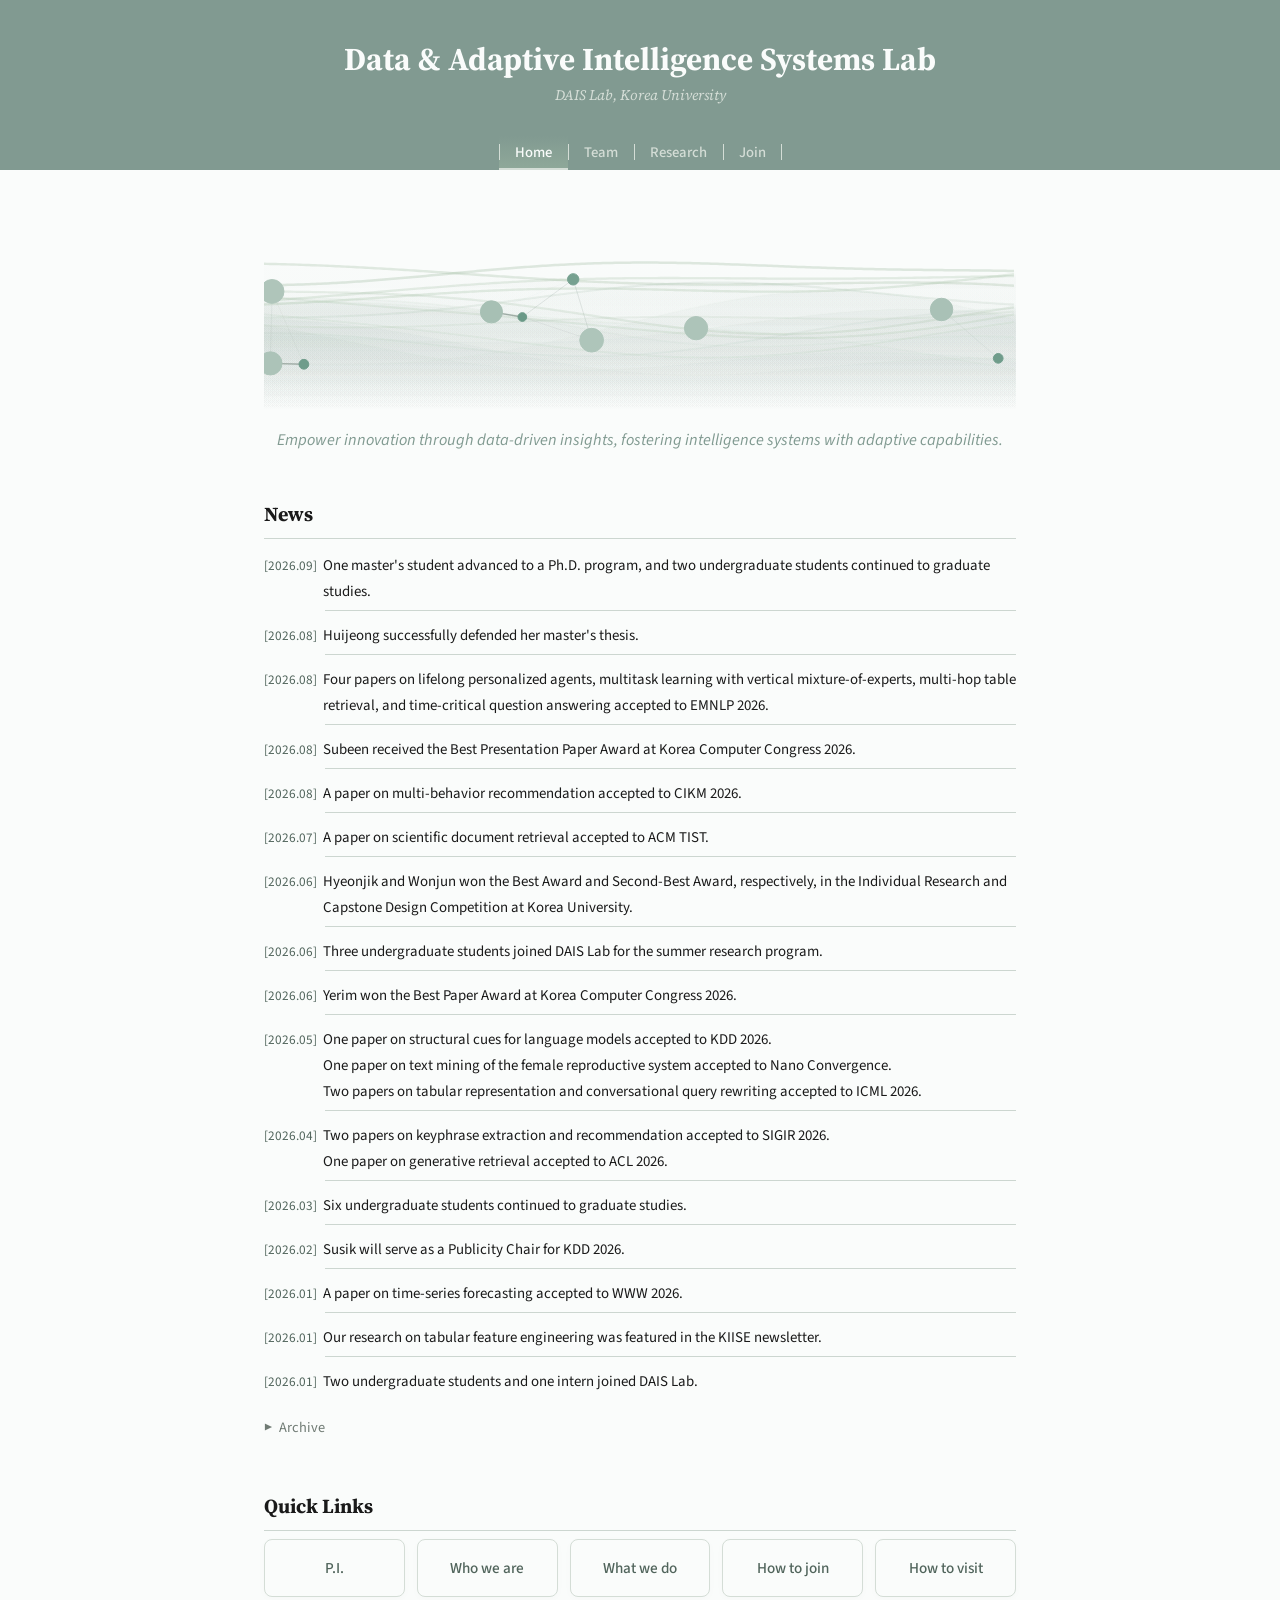
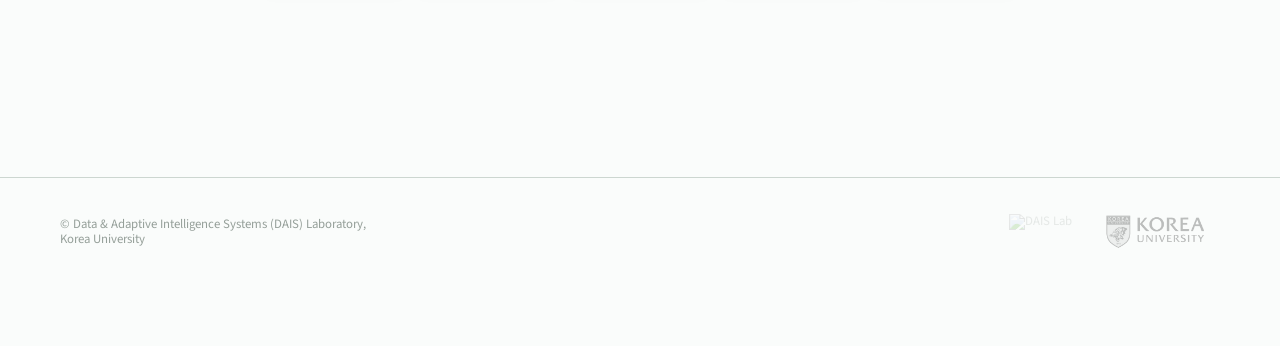
==== commit b784ae58: "Update PI talk and homepage details" ====
--- a/index.html
+++ b/index.html
@@ -532,7 +532,7 @@
         students continued to graduate studies.</li>
       <li><span class="date">[2026.08]</span> Huijeong successfully defended her master's thesis.</li>
       <li><span class="date">[2026.08]</span> Four papers on lifelong personalized agents, multitask learning with vertical mixture-of-experts, multi-hop table retrieval, and time-critical question answering accepted to EMNLP 2026.</li>
-      <li><span class="date">[2026.08]</span> Subeen received the Outstanding Presentation Paper Award at Korea
+      <li><span class="date">[2026.08]</span> Subeen received the Best Presentation Paper Award at Korea
         Computer Congress 2026.</li>
       <li><span class="date">[2026.08]</span> A paper on multi-behavior recommendation accepted to CIKM 2026.</li>
       <li><span class="date">[2026.07]</span> A paper on scientific document retrieval accepted to ACM TIST.</li>
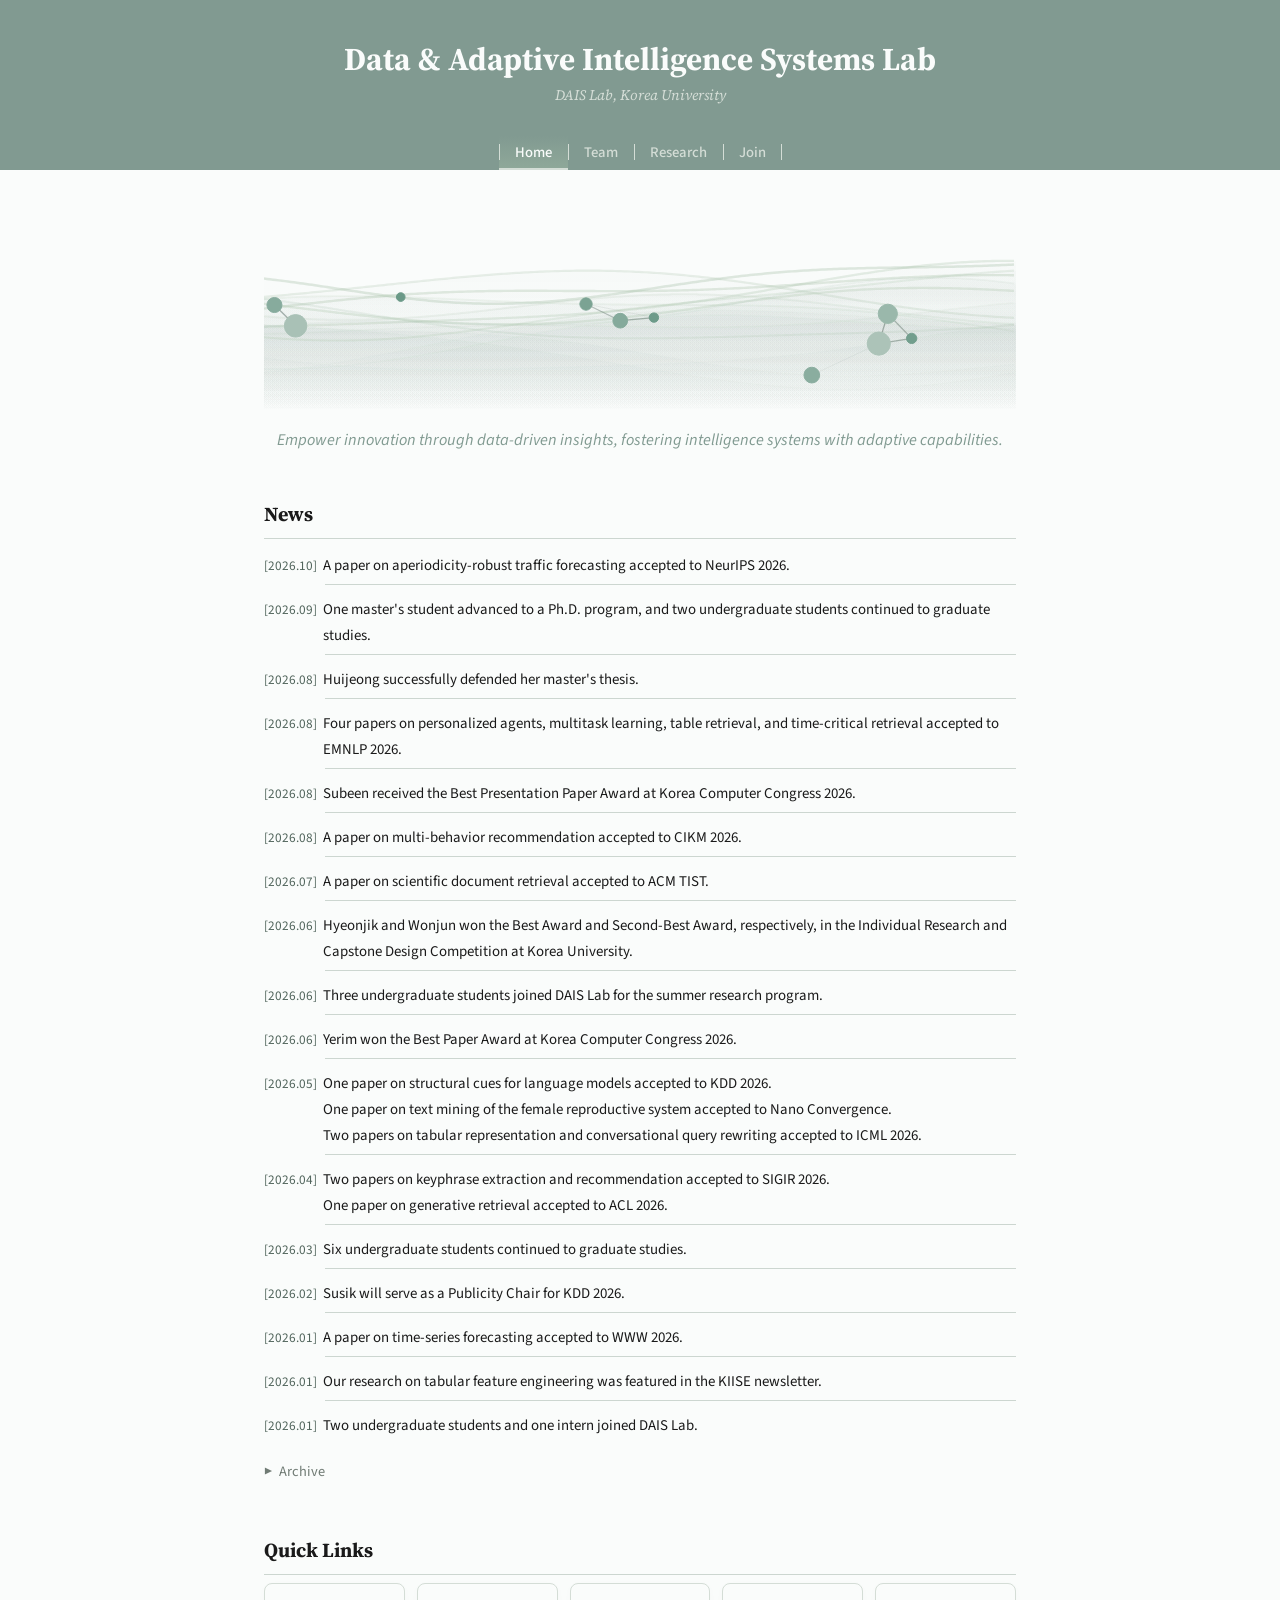
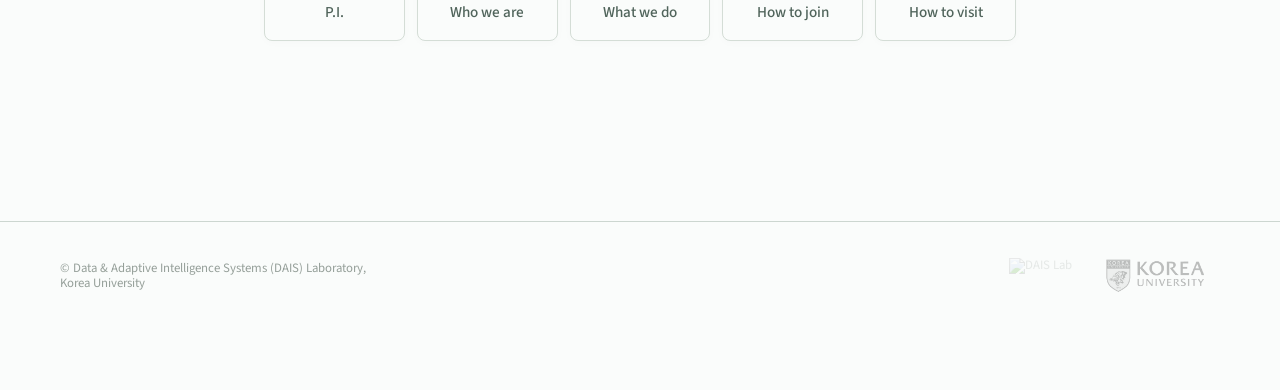
==== commit b37025ed: "Update publications, collaborations, and research news" ====
--- a/index.html
+++ b/index.html
@@ -528,10 +528,12 @@
 
     <h2>News</h2>
     <ul class="news-list">
+      <li><span class="date">[2026.10]</span> A paper on aperiodicity-robust traffic forecasting accepted to NeurIPS 2026.</li>
       <li><span class="date">[2026.09]</span> One master's student advanced to a Ph.D. program, and two undergraduate
         students continued to graduate studies.</li>
       <li><span class="date">[2026.08]</span> Huijeong successfully defended her master's thesis.</li>
-      <li><span class="date">[2026.08]</span> Four papers on lifelong personalized agents, multitask learning with vertical mixture-of-experts, multi-hop table retrieval, and time-critical question answering accepted to EMNLP 2026.</li>
+      <li><span class="date">[2026.08]</span> Four papers on personalized agents, multitask learning, table retrieval,
+        and time-critical retrieval accepted to EMNLP 2026.</li>
       <li><span class="date">[2026.08]</span> Subeen received the Best Presentation Paper Award at Korea
         Computer Congress 2026.</li>
       <li><span class="date">[2026.08]</span> A paper on multi-behavior recommendation accepted to CIKM 2026.</li>
--- a/styles.css
+++ b/styles.css
@@ -893,11 +893,22 @@
     margin-top: 2px;
 }
 
+.pub-authors strong {
+    font-weight: 600;
+    color: inherit;
+}
+
 .pub-venue {
     font-size: 0.8rem;
     color: var(--muted);
     margin-top: 2px;
     font-style: italic;
+}
+
+.pub-collaboration {
+    font-size: 0.76rem;
+    color: var(--muted);
+    margin-top: 2px;
 }
 
 .badge-links a {
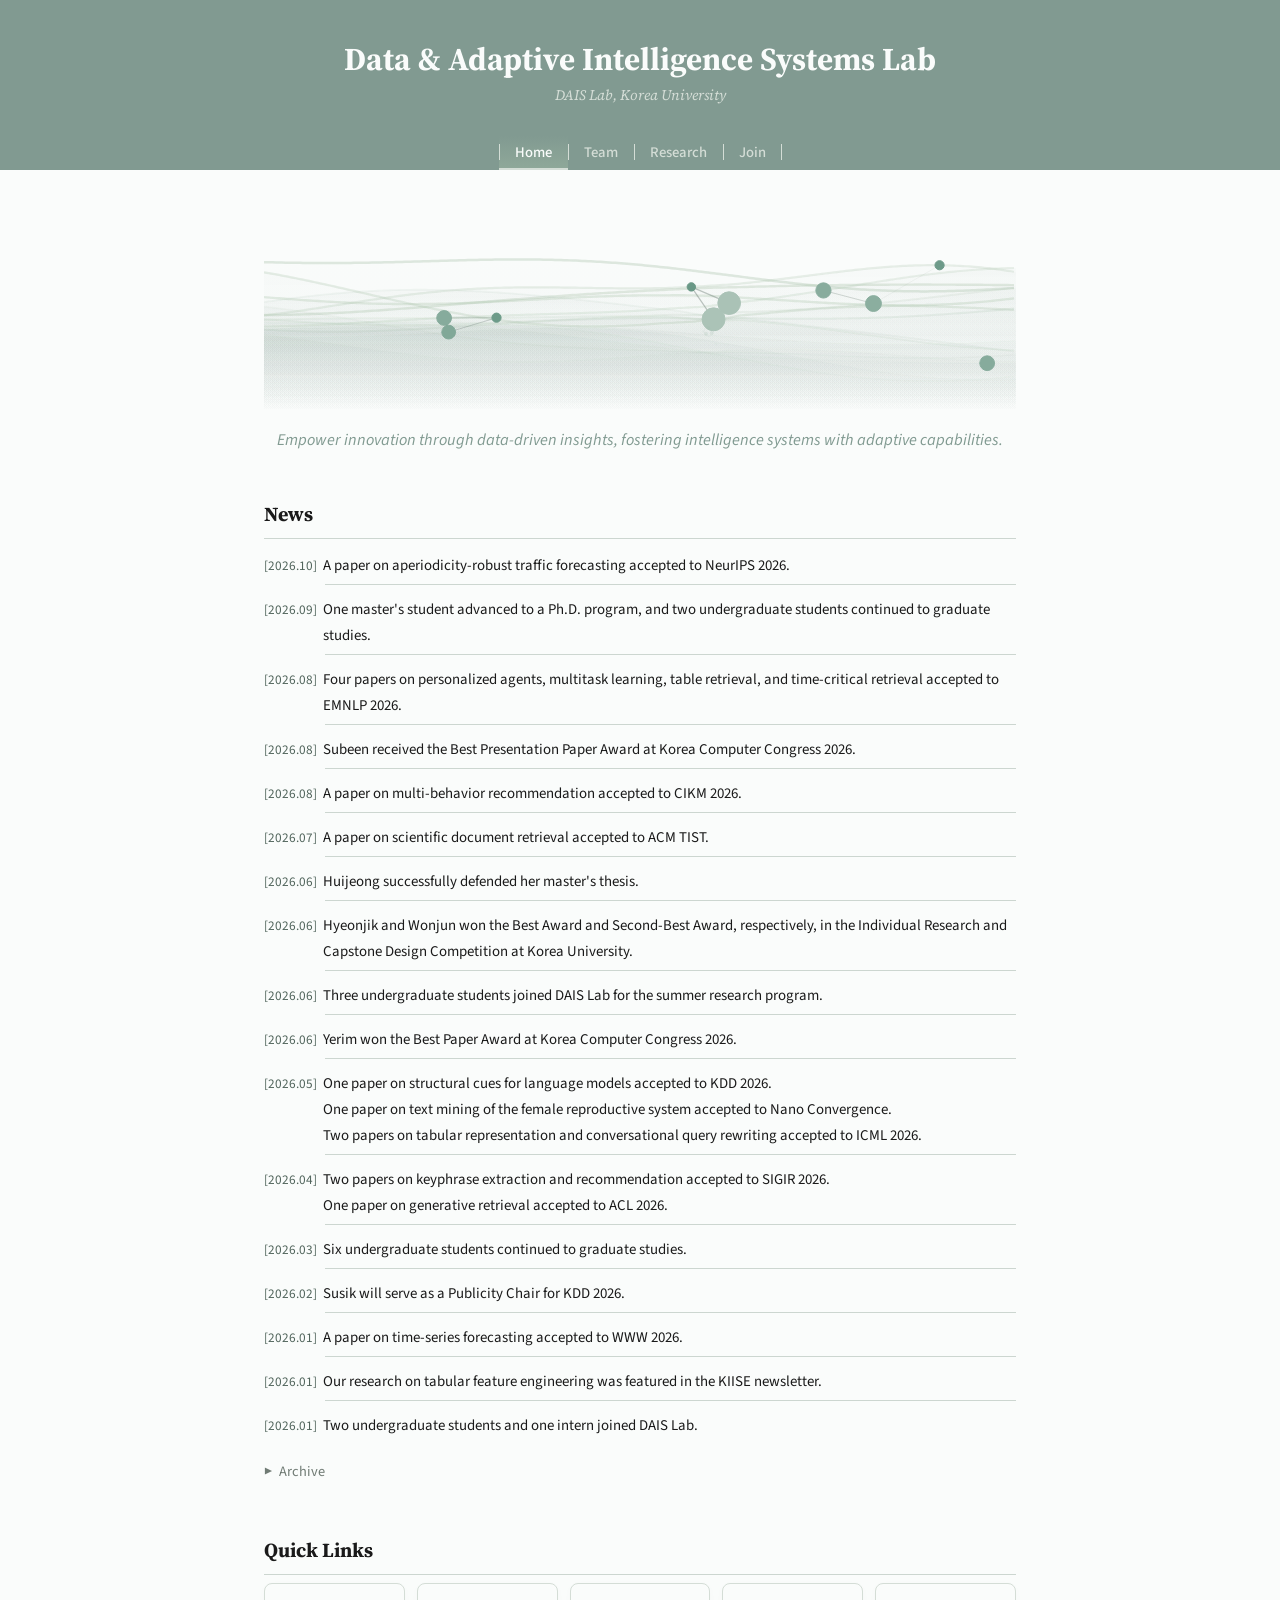
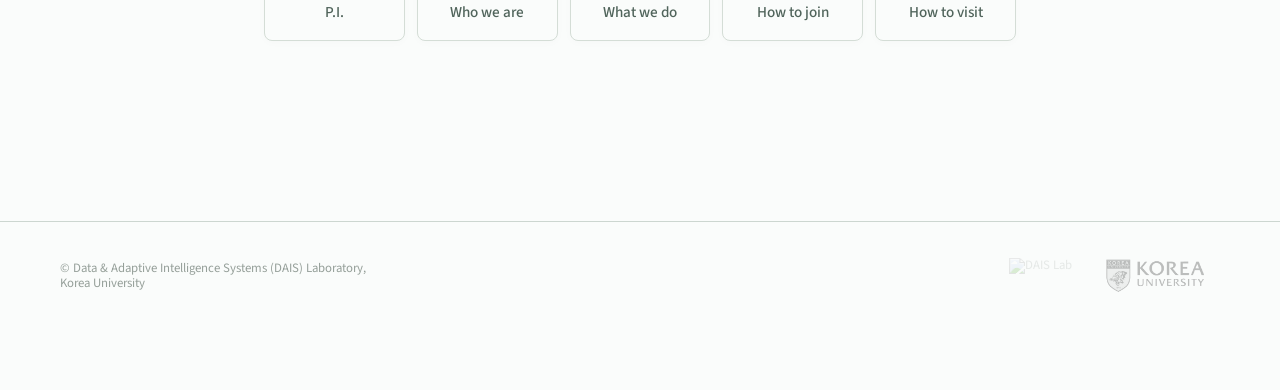
==== commit 8efcc8b6: "Correct Huijeong thesis defense news date to June 2026" ====
--- a/index.html
+++ b/index.html
@@ -531,13 +531,13 @@
       <li><span class="date">[2026.10]</span> A paper on aperiodicity-robust traffic forecasting accepted to NeurIPS 2026.</li>
       <li><span class="date">[2026.09]</span> One master's student advanced to a Ph.D. program, and two undergraduate
         students continued to graduate studies.</li>
-      <li><span class="date">[2026.08]</span> Huijeong successfully defended her master's thesis.</li>
       <li><span class="date">[2026.08]</span> Four papers on personalized agents, multitask learning, table retrieval,
         and time-critical retrieval accepted to EMNLP 2026.</li>
       <li><span class="date">[2026.08]</span> Subeen received the Best Presentation Paper Award at Korea
         Computer Congress 2026.</li>
       <li><span class="date">[2026.08]</span> A paper on multi-behavior recommendation accepted to CIKM 2026.</li>
       <li><span class="date">[2026.07]</span> A paper on scientific document retrieval accepted to ACM TIST.</li>
+      <li><span class="date">[2026.06]</span> Huijeong successfully defended her master's thesis.</li>
       <li><span class="date">[2026.06]</span> Hyeonjik and Wonjun won the Best Award and Second-Best Award,
         respectively, in the Individual Research and Capstone Design Competition at Korea University.</li>
       <li><span class="date">[2026.06]</span> Three undergraduate students joined DAIS Lab for the summer research
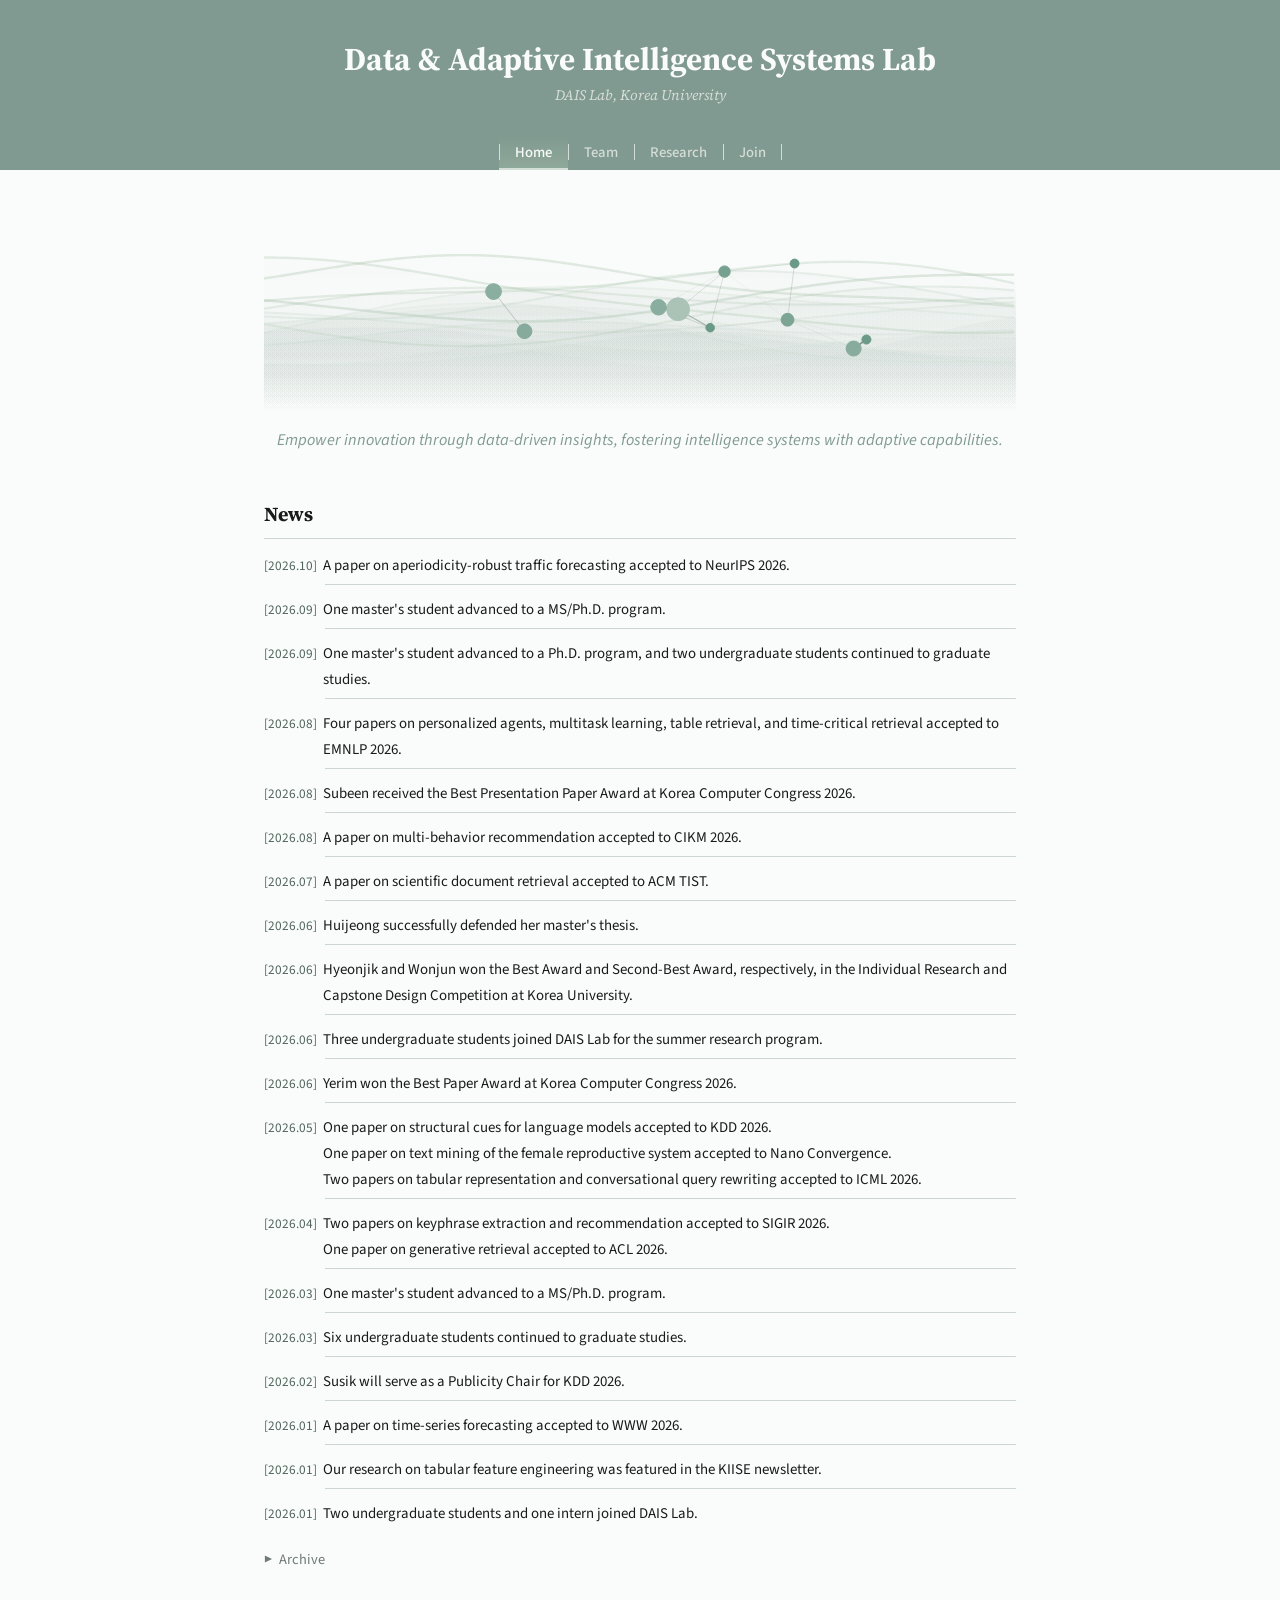
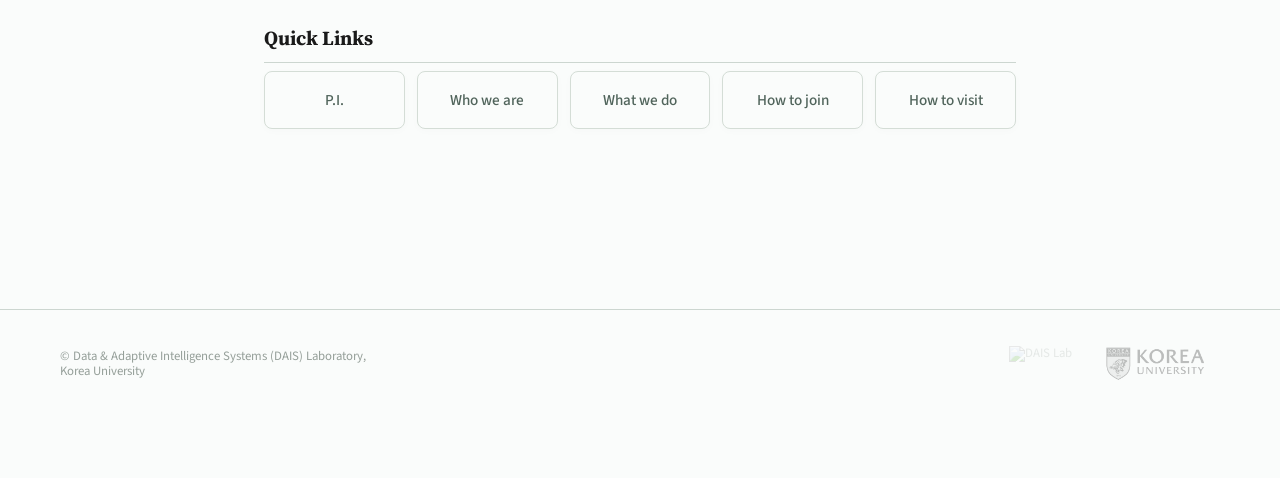
==== commit 17c7b407: "Add March and September MS/PhD advancement news" ====
--- a/index.html
+++ b/index.html
@@ -529,6 +529,7 @@
     <h2>News</h2>
     <ul class="news-list">
       <li><span class="date">[2026.10]</span> A paper on aperiodicity-robust traffic forecasting accepted to NeurIPS 2026.</li>
+      <li><span class="date">[2026.09]</span> One master's student advanced to a MS/Ph.D. program.</li>
       <li><span class="date">[2026.09]</span> One master's student advanced to a Ph.D. program, and two undergraduate
         students continued to graduate studies.</li>
       <li><span class="date">[2026.08]</span> Four papers on personalized agents, multitask learning, table retrieval,
@@ -548,6 +549,7 @@
         Two papers on tabular representation and conversational query rewriting accepted to ICML 2026.</li>
       <li><span class="date">[2026.04]</span> Two papers on keyphrase extraction and recommendation accepted to SIGIR 2026.<br>
         One paper on generative retrieval accepted to ACL 2026.</li>
+      <li><span class="date">[2026.03]</span> One master's student advanced to a MS/Ph.D. program.</li>
       <li><span class="date">[2026.03]</span> Six undergraduate students continued to graduate studies.</li>
       <li><span class="date">[2026.02]</span> Susik will serve as a Publicity Chair for KDD 2026.</li>
       <li><span class="date">[2026.01]</span> A paper on time-series forecasting accepted to WWW 2026.</li>
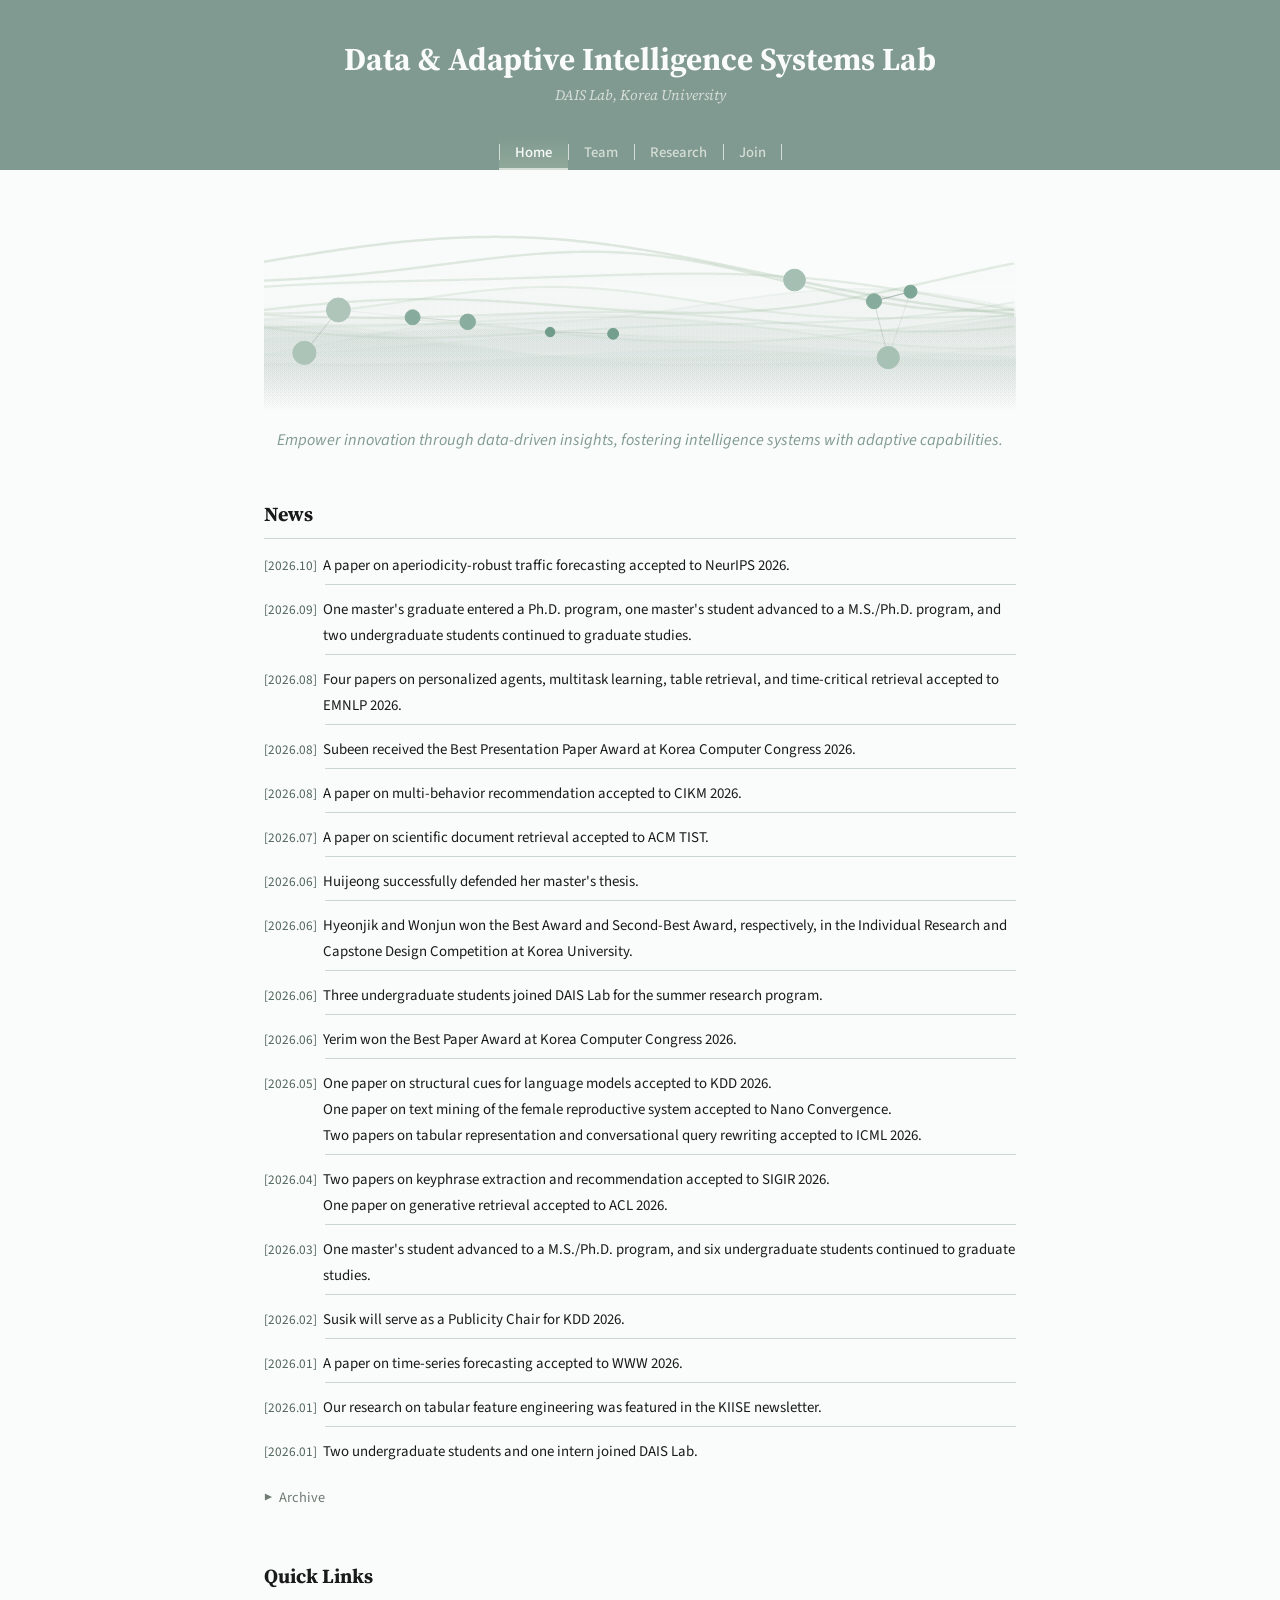
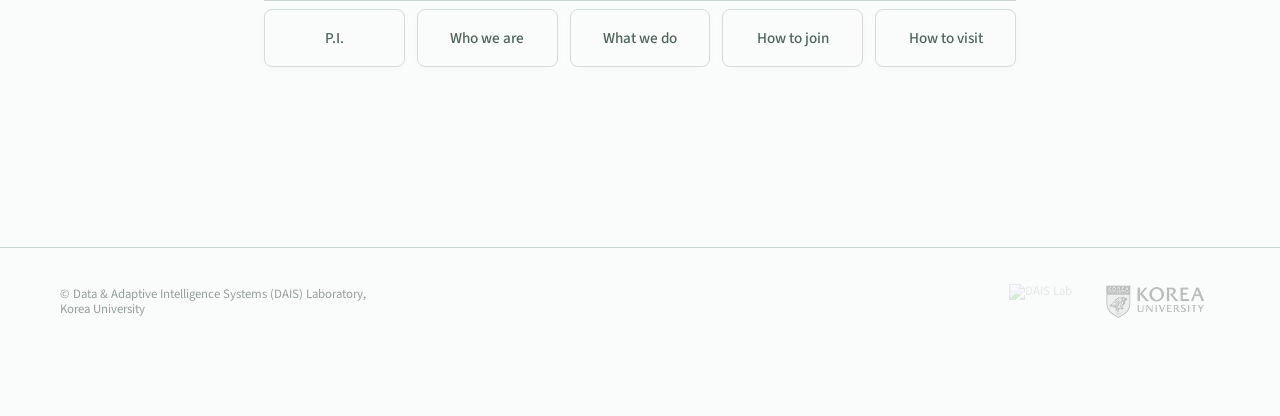
==== commit 170c65c3: "Combine March and September graduate advancement news" ====
--- a/index.html
+++ b/index.html
@@ -529,9 +529,8 @@
     <h2>News</h2>
     <ul class="news-list">
       <li><span class="date">[2026.10]</span> A paper on aperiodicity-robust traffic forecasting accepted to NeurIPS 2026.</li>
-      <li><span class="date">[2026.09]</span> One master's student advanced to a MS/Ph.D. program.</li>
-      <li><span class="date">[2026.09]</span> One master's student advanced to a Ph.D. program, and two undergraduate
-        students continued to graduate studies.</li>
+      <li><span class="date">[2026.09]</span> One master's graduate entered a Ph.D. program, one master's student advanced to a M.S./Ph.D. program,
+        and two undergraduate students continued to graduate studies.</li>
       <li><span class="date">[2026.08]</span> Four papers on personalized agents, multitask learning, table retrieval,
         and time-critical retrieval accepted to EMNLP 2026.</li>
       <li><span class="date">[2026.08]</span> Subeen received the Best Presentation Paper Award at Korea
@@ -549,8 +548,8 @@
         Two papers on tabular representation and conversational query rewriting accepted to ICML 2026.</li>
       <li><span class="date">[2026.04]</span> Two papers on keyphrase extraction and recommendation accepted to SIGIR 2026.<br>
         One paper on generative retrieval accepted to ACL 2026.</li>
-      <li><span class="date">[2026.03]</span> One master's student advanced to a MS/Ph.D. program.</li>
-      <li><span class="date">[2026.03]</span> Six undergraduate students continued to graduate studies.</li>
+      <li><span class="date">[2026.03]</span> One master's student advanced to a M.S./Ph.D. program,
+        and six undergraduate students continued to graduate studies.</li>
       <li><span class="date">[2026.02]</span> Susik will serve as a Publicity Chair for KDD 2026.</li>
       <li><span class="date">[2026.01]</span> A paper on time-series forecasting accepted to WWW 2026.</li>
       <li><span class="date">[2026.01]</span> Our research on tabular feature engineering was featured in the KIISE
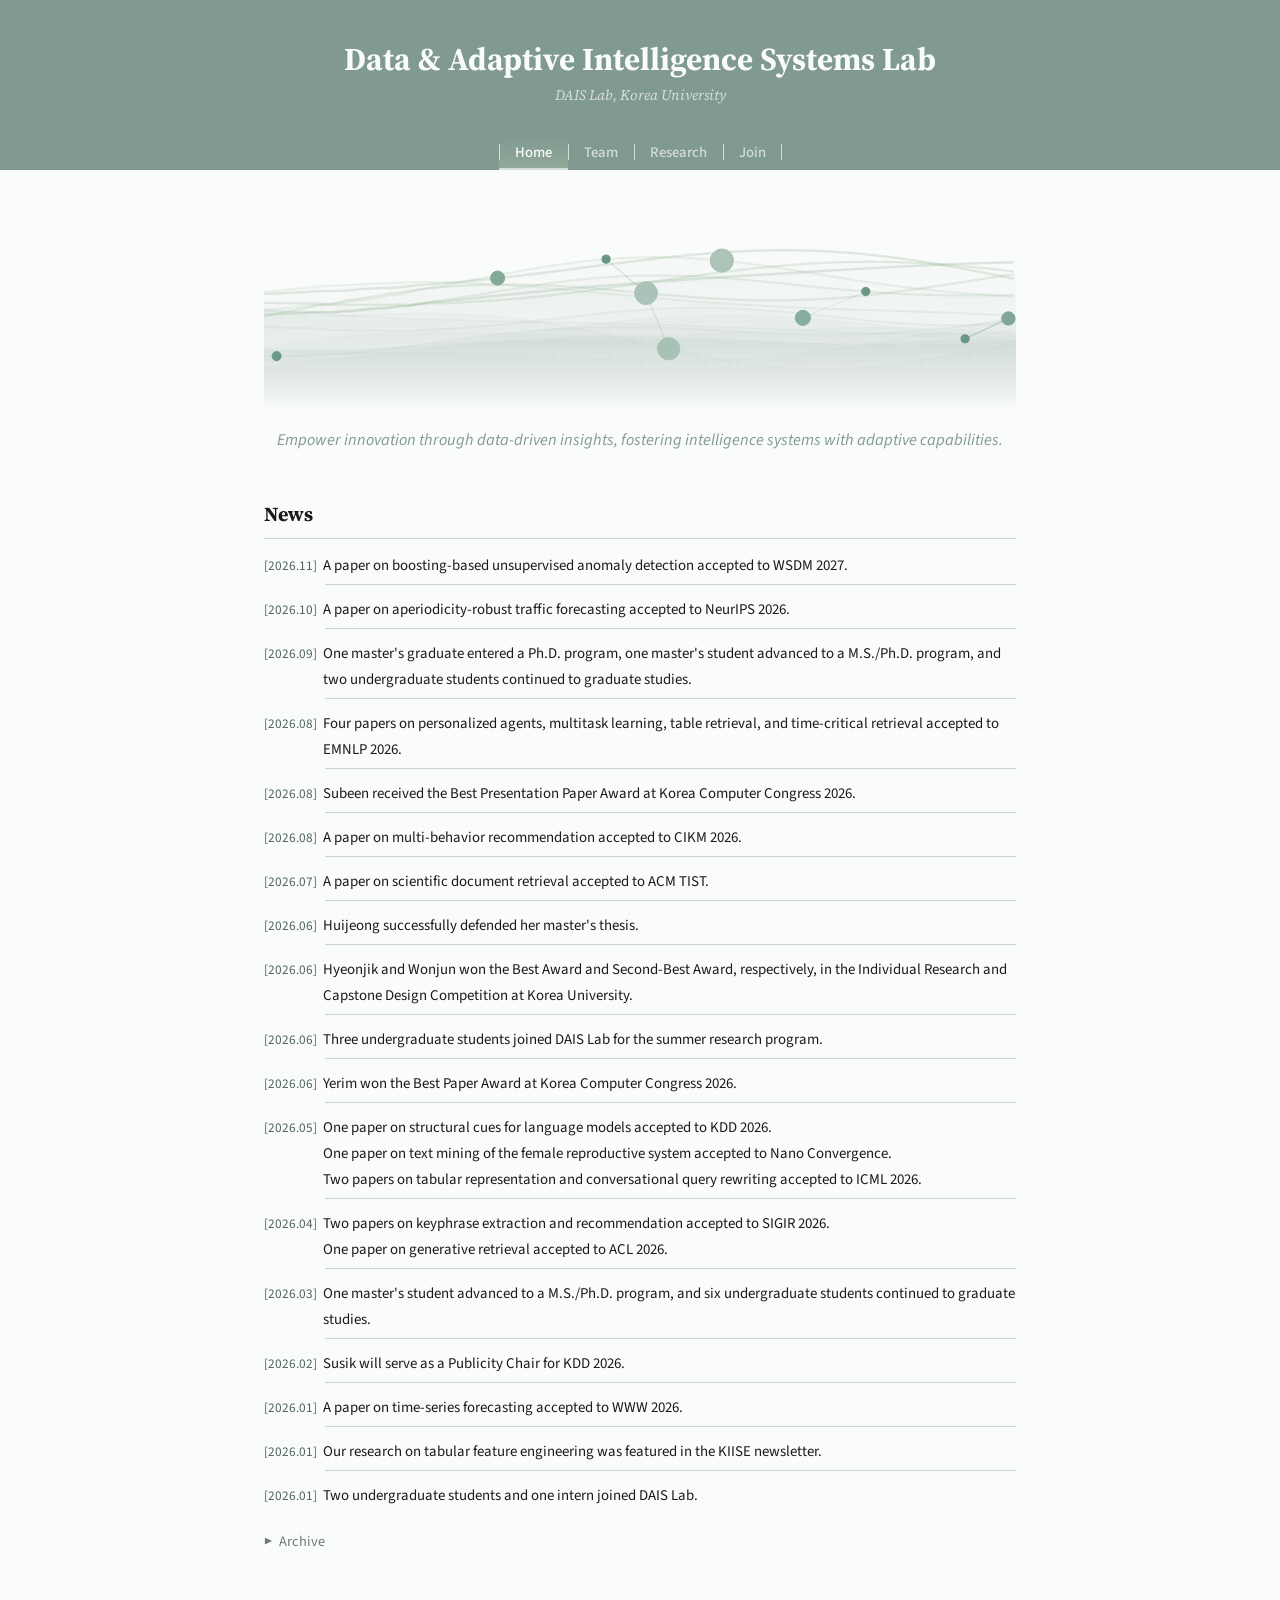
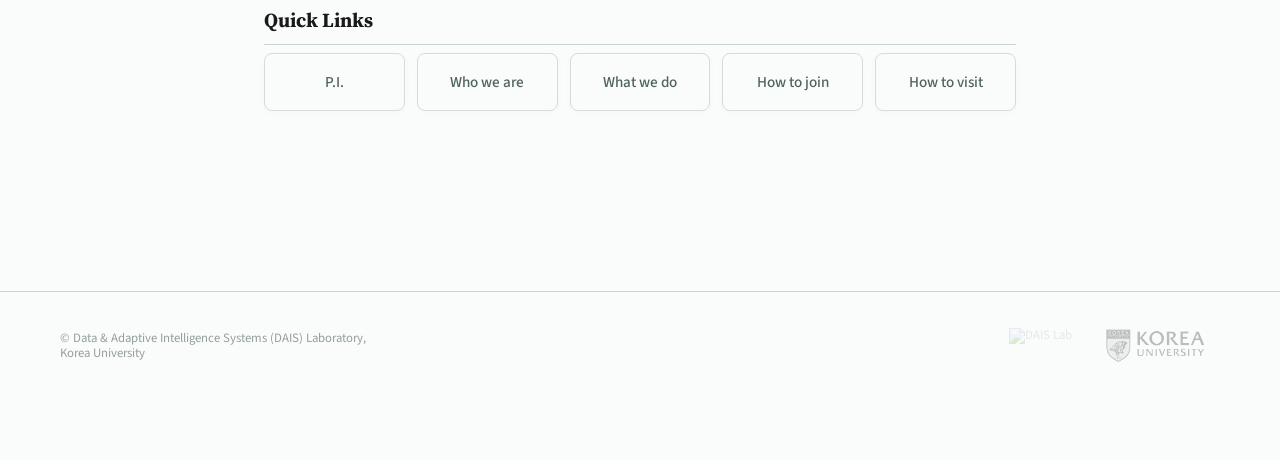
==== commit c05cccc8: "Add LENS WSDM 2027 publication and news" ====
--- a/index.html
+++ b/index.html
@@ -528,6 +528,7 @@
 
     <h2>News</h2>
     <ul class="news-list">
+      <li><span class="date">[2026.11]</span> A paper on boosting-based unsupervised anomaly detection accepted to WSDM 2027.</li>
       <li><span class="date">[2026.10]</span> A paper on aperiodicity-robust traffic forecasting accepted to NeurIPS 2026.</li>
       <li><span class="date">[2026.09]</span> One master's graduate entered a Ph.D. program, one master's student advanced to a M.S./Ph.D. program,
         and two undergraduate students continued to graduate studies.</li>
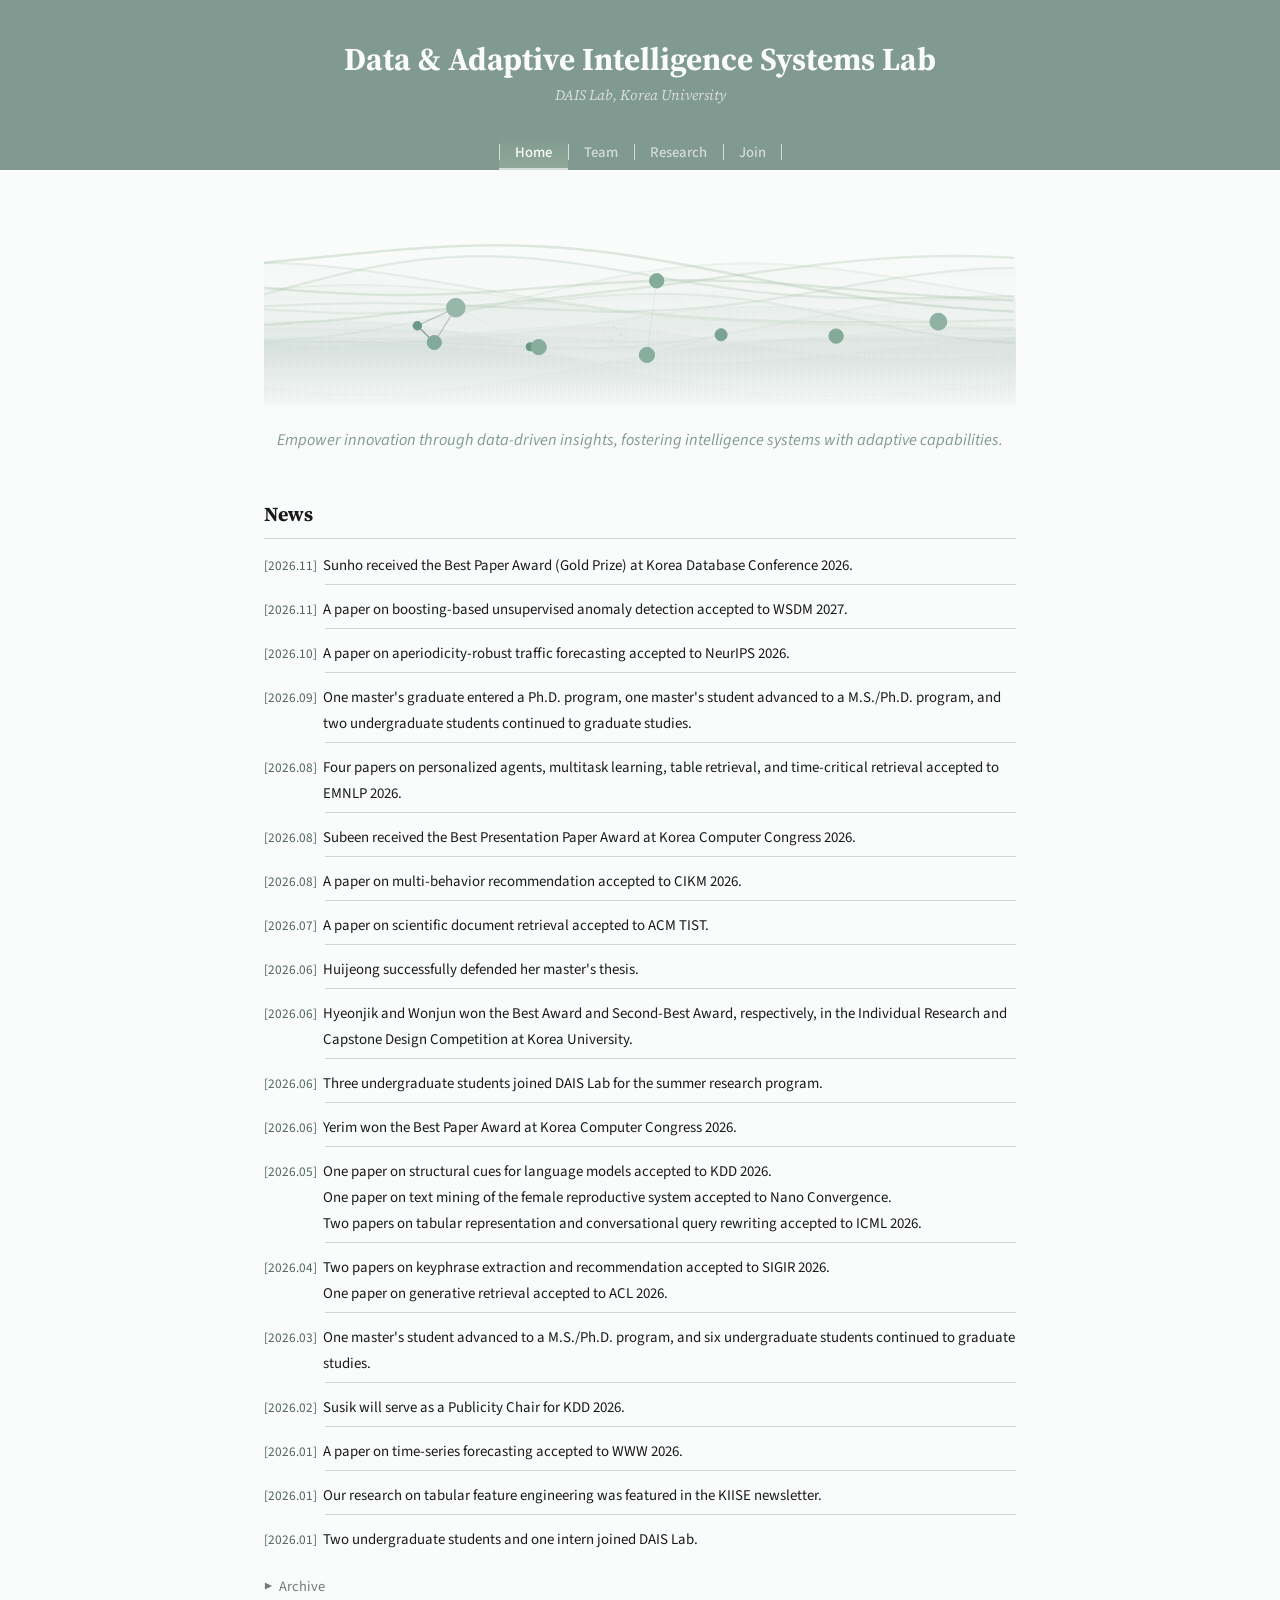
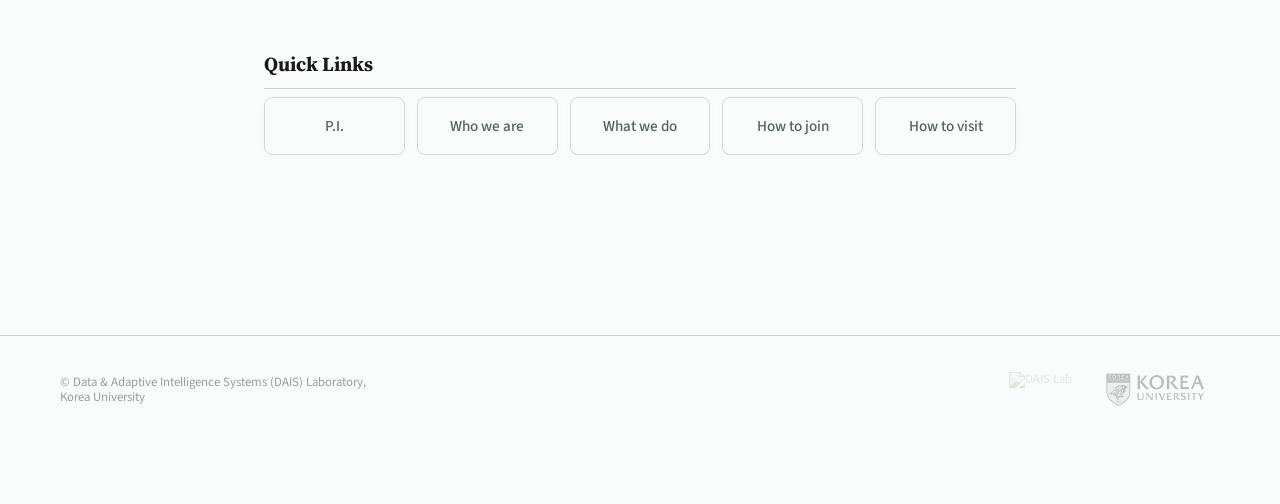
==== commit 5c02d397: "Update application guidance and add Sunho award news" ====
--- a/index.html
+++ b/index.html
@@ -528,6 +528,7 @@
 
     <h2>News</h2>
     <ul class="news-list">
+      <li><span class="date">[2026.11]</span> Sunho received the Best Paper Award (Gold Prize) at Korea Database Conference 2026.</li>
       <li><span class="date">[2026.11]</span> A paper on boosting-based unsupervised anomaly detection accepted to WSDM 2027.</li>
       <li><span class="date">[2026.10]</span> A paper on aperiodicity-robust traffic forecasting accepted to NeurIPS 2026.</li>
       <li><span class="date">[2026.09]</span> One master's graduate entered a Ph.D. program, one master's student advanced to a M.S./Ph.D. program,
